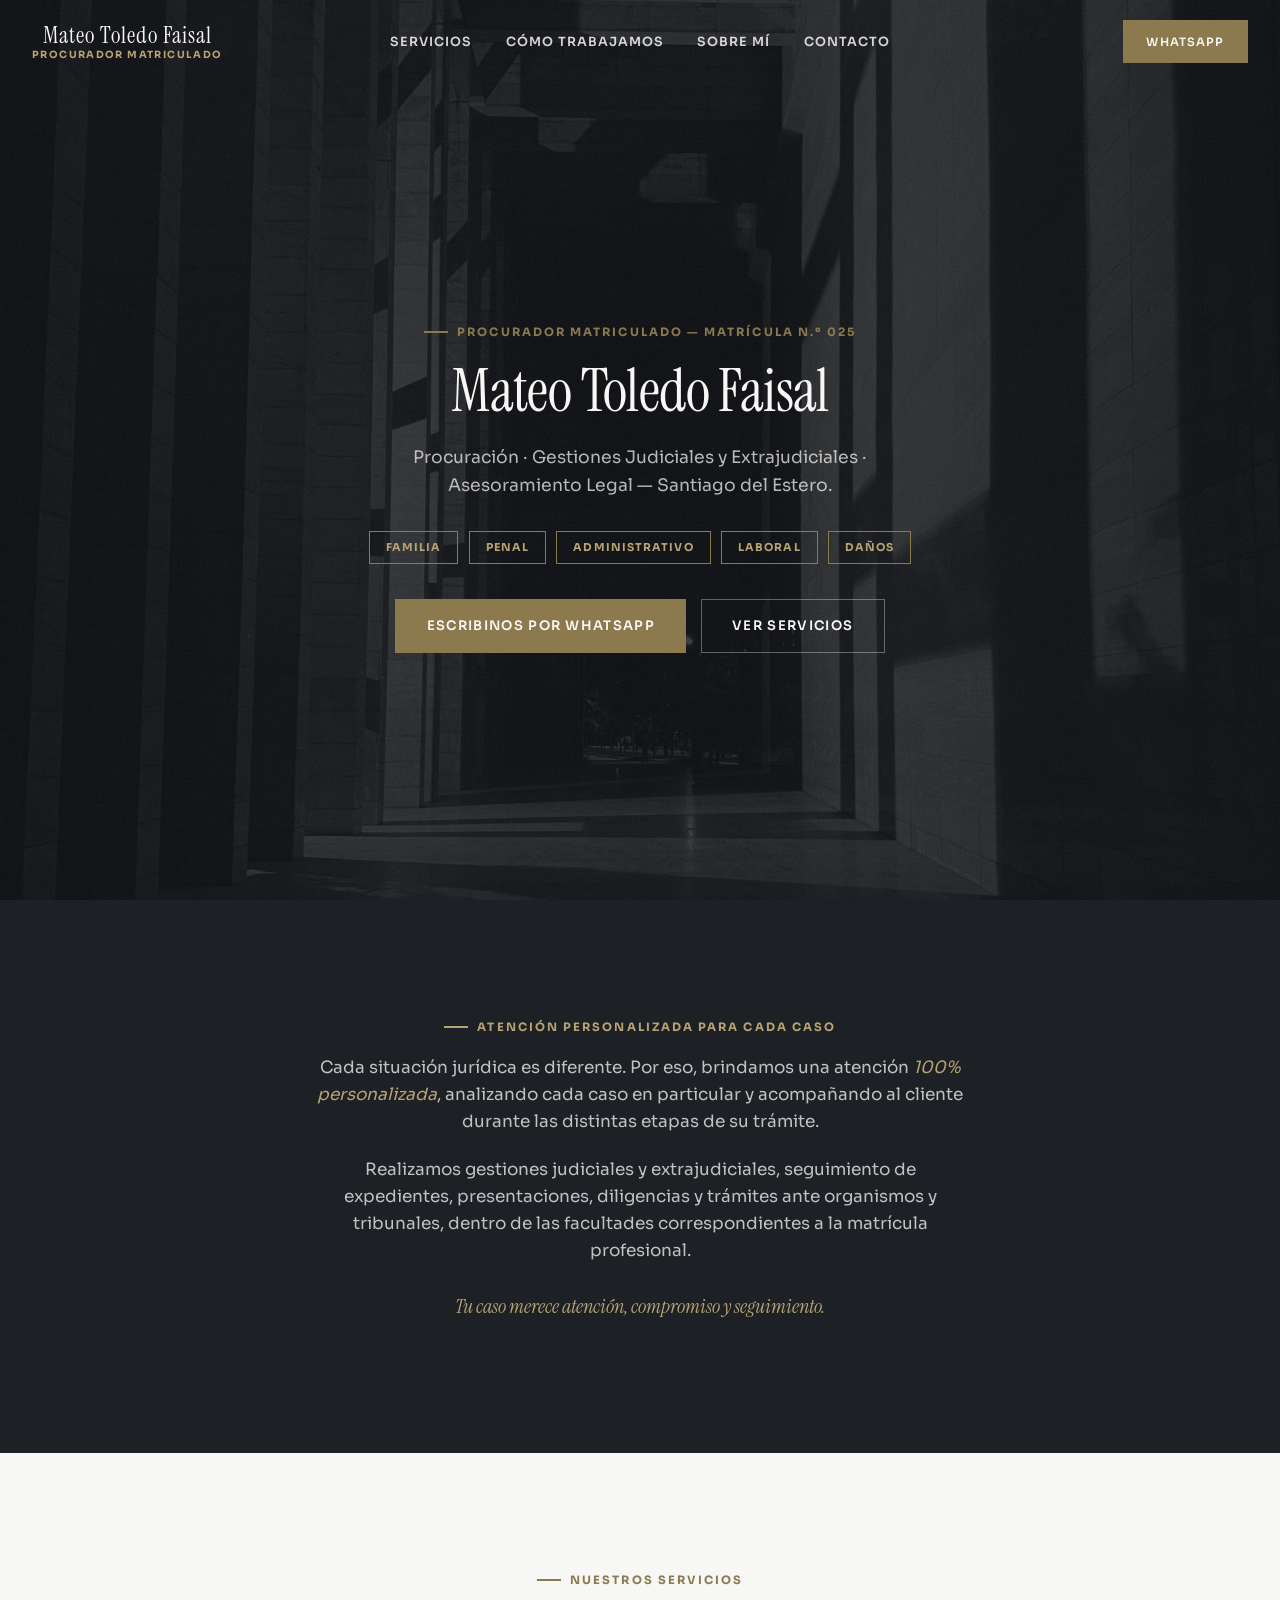
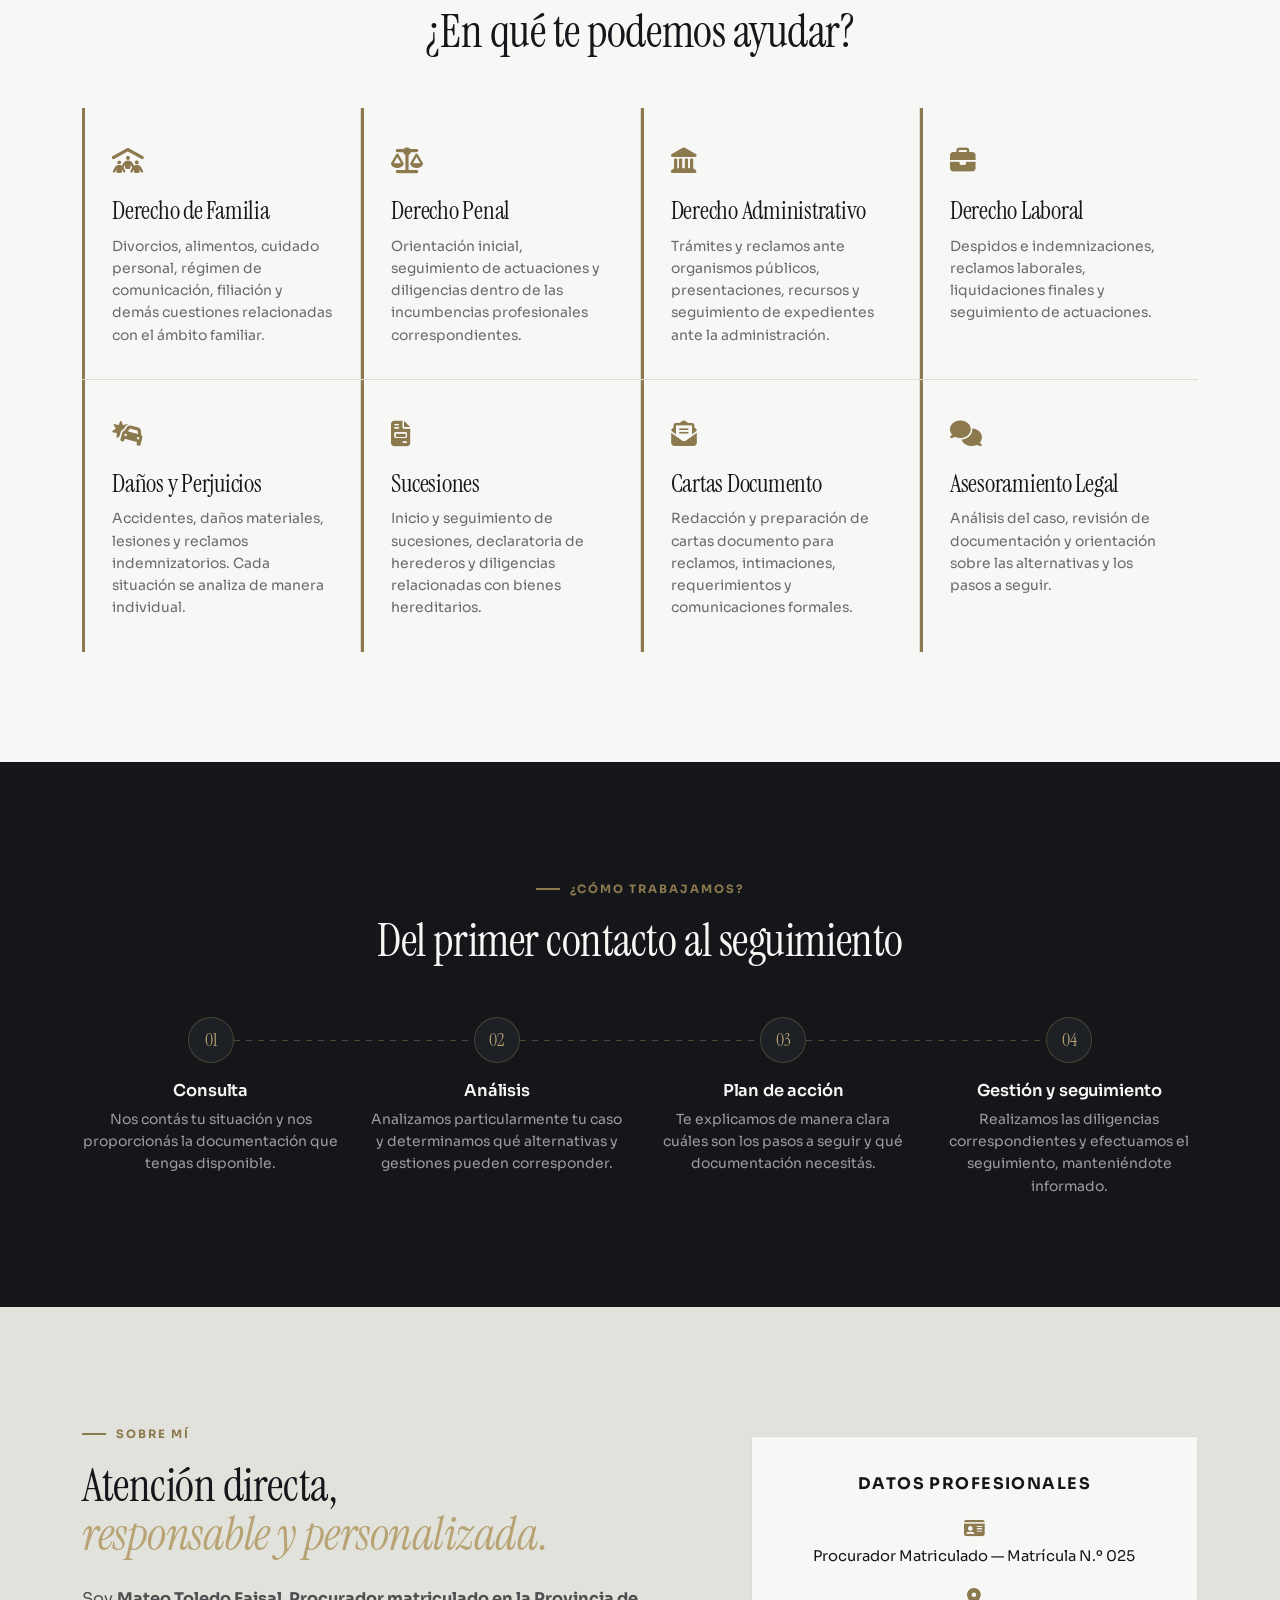
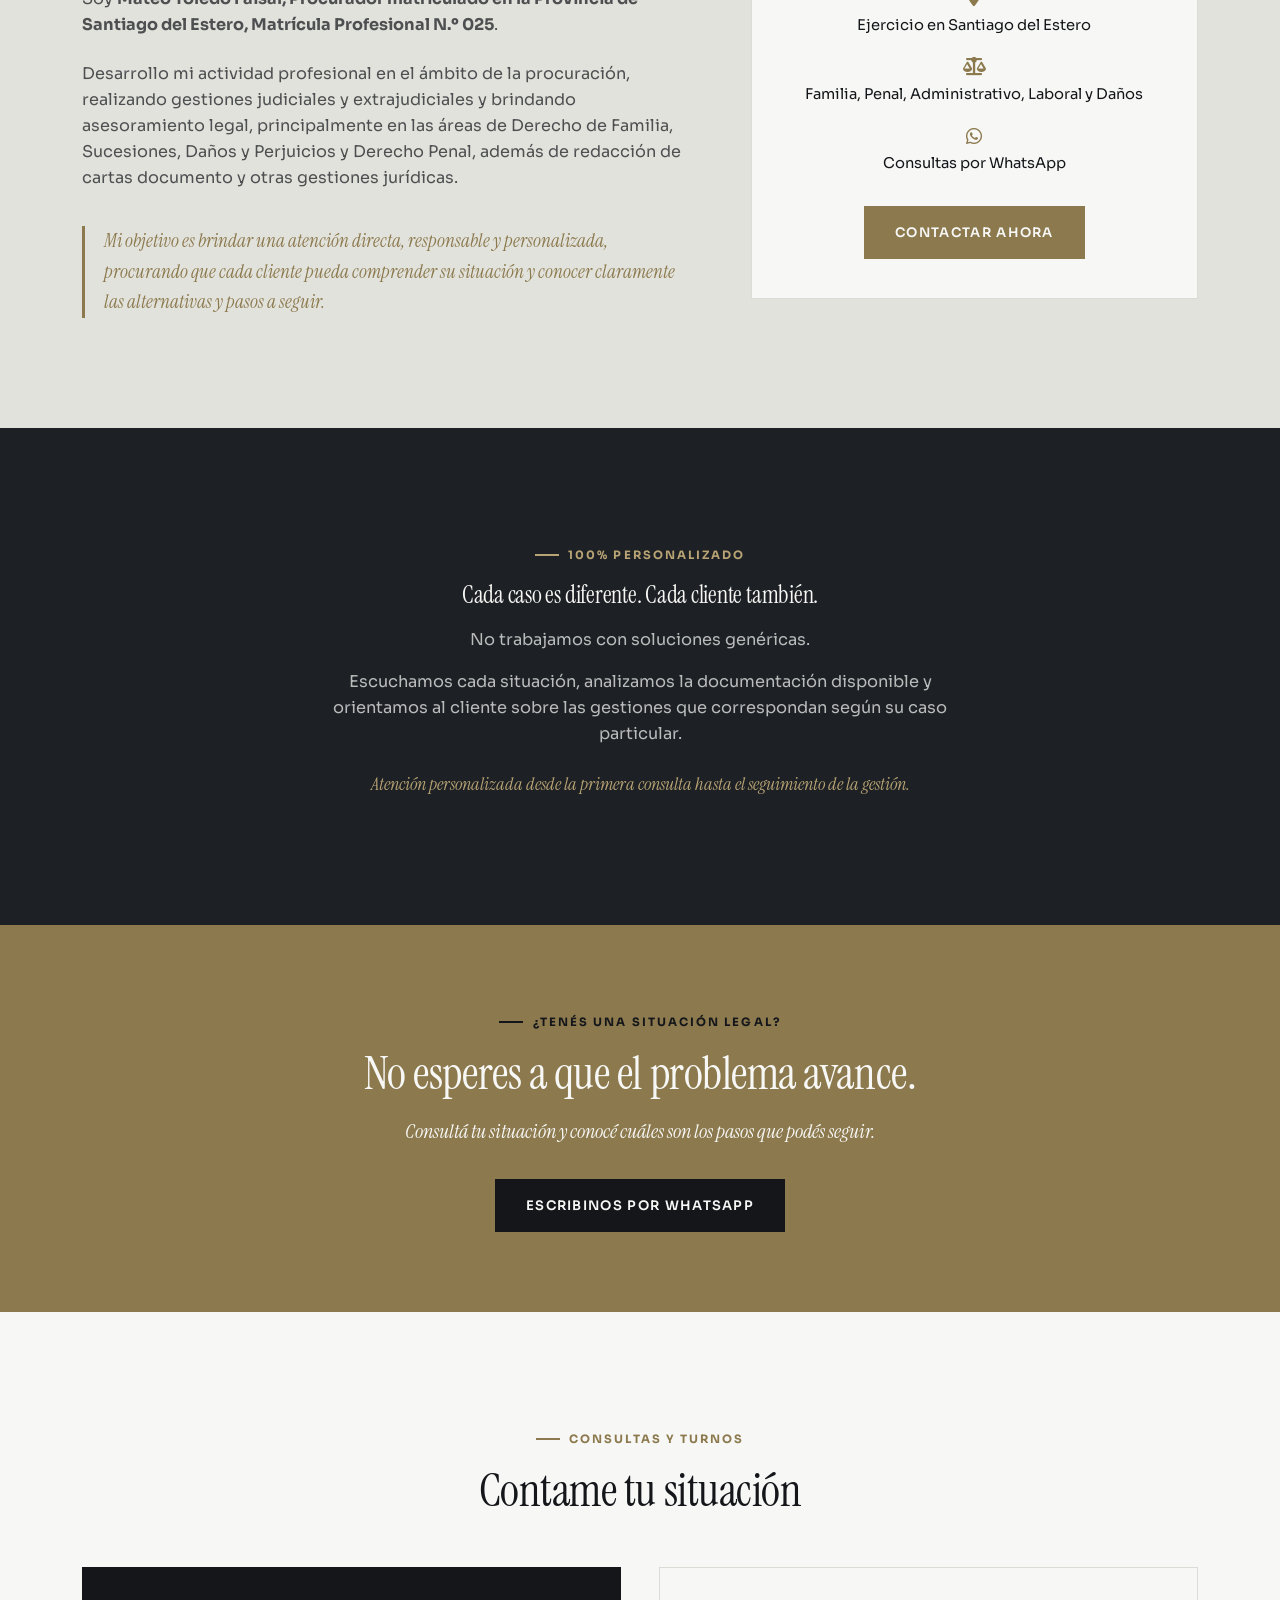
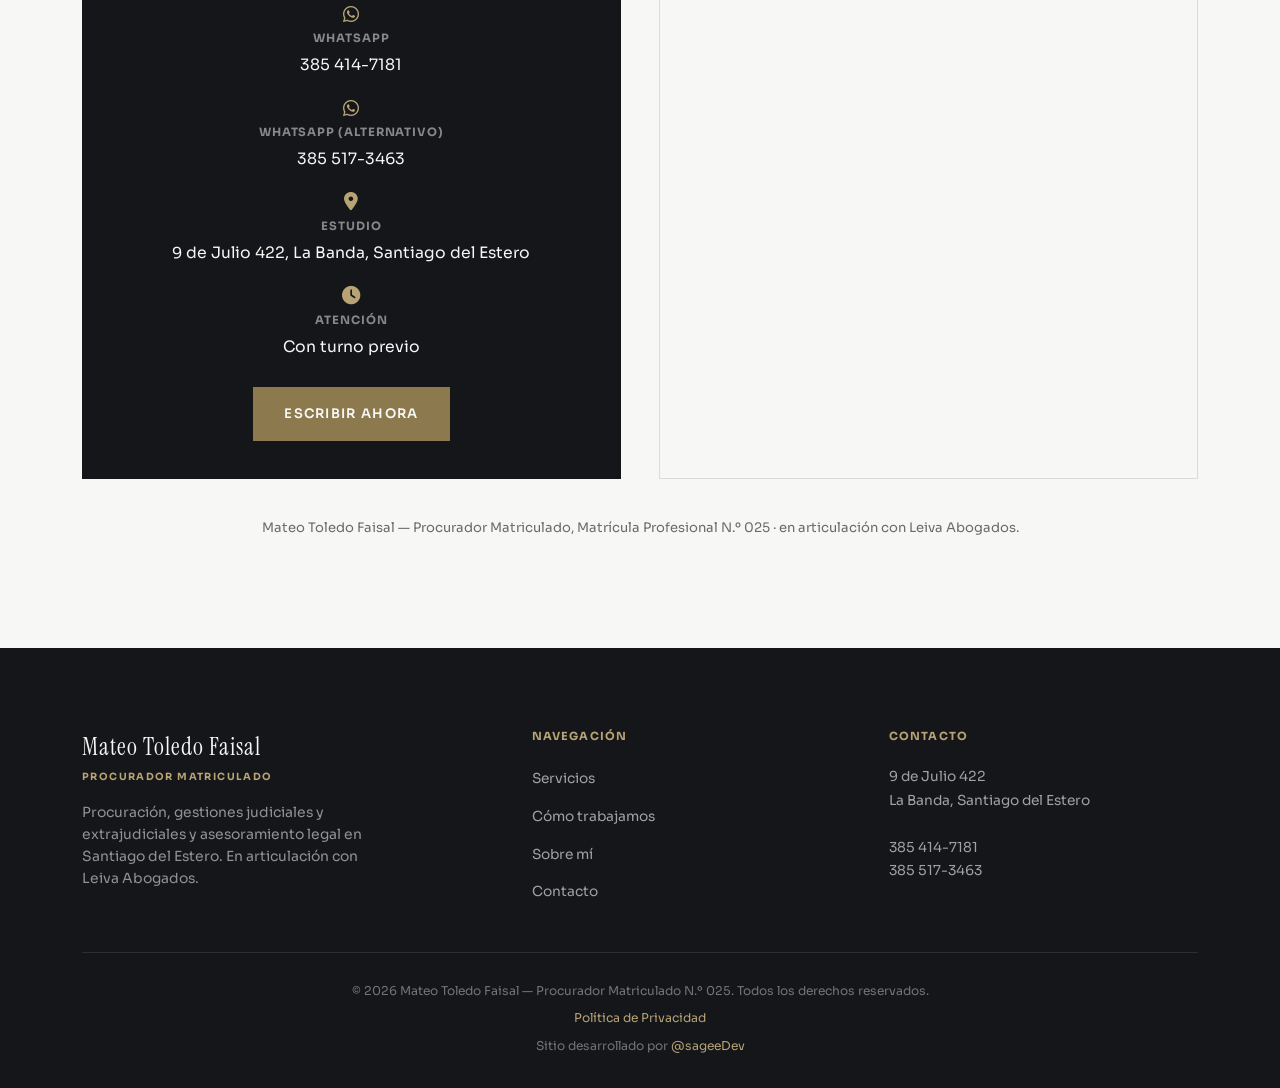
==== index.html @ 8a852c36 "first commit" ====
<!doctype html>
<html lang="es-AR">
<head>
<meta charset="UTF-8">
<meta name="viewport" content="width=device-width, initial-scale=1.0">
<meta name="color-scheme" content="only light">
<title>Mateo Toledo Faisal — Procurador Matriculado en Santiago del Estero</title>
<meta name="description" content="Mateo Toledo Faisal, Procurador Matriculado N.º 025 en Santiago del Estero. Procuración, gestiones judiciales y extrajudiciales, y asesoramiento legal en Familia, Penal, Administrativo, Laboral y Daños y Perjuicios.">
<link rel="canonical" href="https://www.mateotoledofaisal.com.ar/">
<meta property="og:type" content="website">
<meta property="og:url" content="https://www.mateotoledofaisal.com.ar/">
<meta property="og:title" content="Mateo Toledo Faisal — Procurador Matriculado en Santiago del Estero">
<meta property="og:description" content="Procuración, gestiones judiciales y extrajudiciales, y asesoramiento legal. Atención personalizada para cada caso.">
<meta property="og:image" content="https://www.mateotoledofaisal.com.ar/og.png">
<meta property="og:image:width" content="1200">
<meta property="og:image:height" content="630">
<meta property="og:image:type" content="image/png">
<meta property="og:locale" content="es_AR">
<meta name="twitter:card" content="summary_large_image">
<meta name="twitter:title" content="Mateo Toledo Faisal — Procurador Matriculado en Santiago del Estero">
<meta name="twitter:description" content="Procuración, gestiones judiciales y extrajudiciales, y asesoramiento legal. Atención personalizada para cada caso.">
<meta name="twitter:image" content="https://www.mateotoledofaisal.com.ar/og.png">
<link rel="icon" type="image/png" href="./favicon.png">
<link rel="preconnect" href="https://fonts.googleapis.com">
<link rel="preconnect" href="https://fonts.gstatic.com" crossorigin>
<link href="https://fonts.googleapis.com/css2?family=Instrument+Serif:ital@0;1&family=Sora:wght@400;500;600;700&display=swap" rel="stylesheet">
<link rel="stylesheet" href="https://cdnjs.cloudflare.com/ajax/libs/font-awesome/6.5.1/css/all.min.css">
<link rel="stylesheet" href="./styles.css?v=10">
<script type="application/ld+json">
{
  "@context": "https://schema.org",
  "@type": "LegalService",
  "name": "Mateo Toledo Faisal — Procurador Matriculado",
  "image": "https://www.mateotoledofaisal.com.ar/og.png",
  "description": "Procuración, gestiones judiciales y extrajudiciales, y asesoramiento legal en Derecho de Familia, Penal, Administrativo, Laboral, Daños y Perjuicios y Sucesiones.",
  "url": "https://www.mateotoledofaisal.com.ar/",
  "telephone": "+5493854147181",
  "address": {
    "@type": "PostalAddress",
    "streetAddress": "9 de Julio 422",
    "addressLocality": "La Banda, Santiago del Estero",
    "addressCountry": "AR"
  },
  "areaServed": "Santiago del Estero, Argentina",
  "founder": {
    "@type": "Person",
    "name": "Mateo Toledo Faisal",
    "jobTitle": "Procurador Matriculado — Matrícula Profesional N.º 025"
  }
}
</script>
</head>
<body>

<div class="burger" id="burger" role="button" tabindex="0" aria-label="Abrir menú"><span></span><span></span><span></span></div>
<div id="moverlay"></div>
<nav id="mnav">
  <div class="mnav-brand">
    <div class="h-brand-main">Mateo Toledo Faisal</div>
    <div class="h-brand-sub">Procurador Matriculado</div>
  </div>
  <div class="mnav-divider"></div>
  <a href="#atencion">Inicio</a>
  <a href="#servicios">Servicios</a>
  <a href="#proceso">Cómo trabajamos</a>
  <a href="#sobre">Sobre mí</a>
  <a href="#contacto">Contacto</a>
  <a href="https://wa.me/5493854147181?text=Hola%20Mateo%2C%20quisiera%20realizar%20una%20consulta%20sobre%20mi%20situaci%C3%B3n%20y%20conocer%20c%C3%B3mo%20puedo%20proceder." target="_blank" rel="noopener" class="btn btn-primary">Escribinos por WhatsApp</a>
</nav>

<header class="site" id="siteHeader">
  <div class="h-inner">
    <a href="#hero" class="h-brand">
      <span class="h-brand-main">Mateo Toledo Faisal</span>
      <span class="h-brand-sub">Procurador Matriculado</span>
    </a>
    <nav class="desk">
      <a href="#servicios">Servicios</a>
      <a href="#proceso">Cómo trabajamos</a>
      <a href="#sobre">Sobre mí</a>
      <a href="#contacto">Contacto</a>
    </nav>
    <div class="h-cta">
      <a href="https://wa.me/5493854147181?text=Hola%20Mateo%2C%20quisiera%20realizar%20una%20consulta%20sobre%20mi%20situaci%C3%B3n%20y%20conocer%20c%C3%B3mo%20puedo%20proceder." target="_blank" rel="noopener" class="btn btn-primary btn-sm">WhatsApp</a>
    </div>
  </div>
</header>

<main>

  <!-- HERO -->
  <section id="hero">
    <div class="hero-bg" aria-hidden="true"><img src="./hero-bg.jpg" alt=""></div>
    <div class="hero-grain" aria-hidden="true"></div>
    <div class="wrap hero-inner">
      <span class="eyebrow reveal">Procurador Matriculado — Matrícula N.º 025</span>
      <h1 class="reveal" style="transition-delay:.06s">Mateo Toledo Faisal</h1>
      <p class="lead reveal" style="transition-delay:.12s">Procuración · Gestiones Judiciales y Extrajudiciales · Asesoramiento Legal — Santiago del Estero.</p>
      <div class="hero-tags reveal" style="transition-delay:.18s">
        <span class="hero-tag">Familia</span>
        <span class="hero-tag">Penal</span>
        <span class="hero-tag">Administrativo</span>
        <span class="hero-tag">Laboral</span>
        <span class="hero-tag">Daños</span>
      </div>
      <div class="hero-ctas reveal" style="transition-delay:.24s">
        <a href="https://wa.me/5493854147181?text=Hola%20Mateo%2C%20quisiera%20realizar%20una%20consulta%20sobre%20mi%20situaci%C3%B3n%20y%20conocer%20c%C3%B3mo%20puedo%20proceder." target="_blank" rel="noopener" class="btn btn-primary">Escribinos por WhatsApp</a>
        <a href="#servicios" class="btn btn-ghost-dark">Ver servicios</a>
      </div>
    </div>
  </section>

  <!-- ATENCION PERSONALIZADA -->
  <section id="atencion">
    <div class="wrap atencion-inner reveal">
      <span class="eyebrow eyebrow-light" style="justify-content:center;">Atención personalizada para cada caso</span>
      <p>Cada situación jurídica es diferente. Por eso, brindamos una atención <em>100% personalizada</em>, analizando cada caso en particular y acompañando al cliente durante las distintas etapas de su trámite.</p>
      <p>Realizamos gestiones judiciales y extrajudiciales, seguimiento de expedientes, presentaciones, diligencias y trámites ante organismos y tribunales, dentro de las facultades correspondientes a la matrícula profesional.</p>
      <p class="closing">Tu caso merece atención, compromiso y seguimiento.</p>
    </div>
  </section>

  <!-- SERVICIOS -->
  <section id="servicios">
    <div class="wrap">
      <div class="sec-head reveal">
        <span class="eyebrow" style="justify-content:center;">Nuestros servicios</span>
        <h2>¿En qué te podemos ayudar?</h2>
      </div>
      <div class="srv-grid">
        <div class="srv-card reveal">
          <div class="srv-icon"><i class="fa-solid fa-people-roof"></i></div>
          <h3>Derecho de Familia</h3>
          <p>Divorcios, alimentos, cuidado personal, régimen de comunicación, filiación y demás cuestiones relacionadas con el ámbito familiar.</p>
        </div>
        <div class="srv-card reveal" style="transition-delay:.05s">
          <div class="srv-icon"><i class="fa-solid fa-scale-balanced"></i></div>
          <h3>Derecho Penal</h3>
          <p>Orientación inicial, seguimiento de actuaciones y diligencias dentro de las incumbencias profesionales correspondientes.</p>
        </div>
        <div class="srv-card reveal" style="transition-delay:.1s">
          <div class="srv-icon"><i class="fa-solid fa-landmark"></i></div>
          <h3>Derecho Administrativo</h3>
          <p>Trámites y reclamos ante organismos públicos, presentaciones, recursos y seguimiento de expedientes ante la administración.</p>
        </div>
        <div class="srv-card reveal" style="transition-delay:.15s">
          <div class="srv-icon"><i class="fa-solid fa-briefcase"></i></div>
          <h3>Derecho Laboral</h3>
          <p>Despidos e indemnizaciones, reclamos laborales, liquidaciones finales y seguimiento de actuaciones.</p>
        </div>
        <div class="srv-card reveal" style="transition-delay:.2s">
          <div class="srv-icon"><i class="fa-solid fa-car-burst"></i></div>
          <h3>Daños y Perjuicios</h3>
          <p>Accidentes, daños materiales, lesiones y reclamos indemnizatorios. Cada situación se analiza de manera individual.</p>
        </div>
        <div class="srv-card reveal" style="transition-delay:.25s">
          <div class="srv-icon"><i class="fa-solid fa-file-invoice"></i></div>
          <h3>Sucesiones</h3>
          <p>Inicio y seguimiento de sucesiones, declaratoria de herederos y diligencias relacionadas con bienes hereditarios.</p>
        </div>
        <div class="srv-card reveal" style="transition-delay:.3s">
          <div class="srv-icon"><i class="fa-solid fa-envelope-open-text"></i></div>
          <h3>Cartas Documento</h3>
          <p>Redacción y preparación de cartas documento para reclamos, intimaciones, requerimientos y comunicaciones formales.</p>
        </div>
        <div class="srv-card reveal" style="transition-delay:.35s">
          <div class="srv-icon"><i class="fa-solid fa-comments"></i></div>
          <h3>Asesoramiento Legal</h3>
          <p>Análisis del caso, revisión de documentación y orientación sobre las alternativas y los pasos a seguir.</p>
        </div>
      </div>
    </div>
  </section>

  <!-- COMO TRABAJAMOS -->
  <section id="proceso" class="on-dark">
    <div class="wrap">
      <div class="sec-head reveal">
        <span class="eyebrow" style="justify-content:center;">¿Cómo trabajamos?</span>
        <h2>Del primer contacto al seguimiento</h2>
      </div>
      <div class="proc-steps">
        <div class="proc-step reveal">
          <div class="proc-num">01</div>
          <h3>Consulta</h3>
          <p>Nos contás tu situación y nos proporcionás la documentación que tengas disponible.</p>
        </div>
        <div class="proc-step reveal" style="transition-delay:.08s">
          <div class="proc-num">02</div>
          <h3>Análisis</h3>
          <p>Analizamos particularmente tu caso y determinamos qué alternativas y gestiones pueden corresponder.</p>
        </div>
        <div class="proc-step reveal" style="transition-delay:.16s">
          <div class="proc-num">03</div>
          <h3>Plan de acción</h3>
          <p>Te explicamos de manera clara cuáles son los pasos a seguir y qué documentación necesitás.</p>
        </div>
        <div class="proc-step reveal" style="transition-delay:.24s">
          <div class="proc-num">04</div>
          <h3>Gestión y seguimiento</h3>
          <p>Realizamos las diligencias correspondientes y efectuamos el seguimiento, manteniéndote informado.</p>
        </div>
      </div>
    </div>
  </section>

  <!-- SOBRE MI -->
  <section id="sobre">
    <div class="wrap">
      <div class="sobre-layout">
        <div class="reveal-left">
          <span class="eyebrow">Sobre mí</span>
          <h2>Atención directa,<br><em>responsable y personalizada.</em></h2>
          <div class="sobre-bio">
            <p>Soy <strong>Mateo Toledo Faisal, Procurador matriculado en la Provincia de Santiago del Estero, Matrícula Profesional N.º 025</strong>.</p>
            <p>Desarrollo mi actividad profesional en el ámbito de la procuración, realizando gestiones judiciales y extrajudiciales y brindando asesoramiento legal, principalmente en las áreas de Derecho de Familia, Sucesiones, Daños y Perjuicios y Derecho Penal, además de redacción de cartas documento y otras gestiones jurídicas.</p>
            <blockquote class="quote">Mi objetivo es brindar una atención directa, responsable y personalizada, procurando que cada cliente pueda comprender su situación y conocer claramente las alternativas y pasos a seguir.</blockquote>
          </div>
        </div>
        <div class="sobre-creds reveal-right">
          <h3>Datos profesionales</h3>
          <div class="cred-item-s"><i class="fa-solid fa-id-card"></i><span>Procurador Matriculado — Matrícula N.º 025</span></div>
          <div class="cred-item-s"><i class="fa-solid fa-location-dot"></i><span>Ejercicio en Santiago del Estero</span></div>
          <div class="cred-item-s"><i class="fa-solid fa-scale-balanced"></i><span>Familia, Penal, Administrativo, Laboral y Daños</span></div>
          <div class="cred-item-s"><i class="fa-brands fa-whatsapp"></i><span>Consultas por WhatsApp</span></div>
          <div style="margin-top:.6rem;">
            <a href="https://wa.me/5493854147181?text=Hola%20Mateo%2C%20quisiera%20realizar%20una%20consulta%20sobre%20mi%20situaci%C3%B3n%20y%20conocer%20c%C3%B3mo%20puedo%20proceder." target="_blank" rel="noopener" class="btn btn-primary">Contactar ahora</a>
          </div>
        </div>
      </div>
    </div>
  </section>

  <!-- 100% PERSONALIZADO -->
  <section id="personalizado">
    <div class="wrap personalizado-inner reveal">
      <span class="eyebrow eyebrow-light" style="justify-content:center;">100% Personalizado</span>
      <h3>Cada caso es diferente. Cada cliente también.</h3>
      <p>No trabajamos con soluciones genéricas.</p>
      <p>Escuchamos cada situación, analizamos la documentación disponible y orientamos al cliente sobre las gestiones que correspondan según su caso particular.</p>
      <p class="closing">Atención personalizada desde la primera consulta hasta el seguimiento de la gestión.</p>
    </div>
  </section>

  <!-- CTA FINAL -->
  <section id="cta-final">
    <div class="wrap reveal">
      <span class="eyebrow" style="justify-content:center;">¿Tenés una situación legal?</span>
      <h2>No esperes a que el problema avance.</h2>
      <p class="lead-italic">Consultá tu situación y conocé cuáles son los pasos que podés seguir.</p>
      <a href="https://wa.me/5493854147181?text=Hola%20Mateo%2C%20quisiera%20realizar%20una%20consulta%20sobre%20mi%20situaci%C3%B3n%20y%20conocer%20c%C3%B3mo%20puedo%20proceder." target="_blank" rel="noopener" class="btn btn-on-accent">Escribinos por WhatsApp</a>
    </div>
  </section>

  <!-- CONTACTO -->
  <section id="contacto">
    <div class="wrap">
      <div class="sec-head reveal">
        <span class="eyebrow" style="justify-content:center;">Consultas y turnos</span>
        <h2>Contame tu situación</h2>
      </div>
      <div class="contacto-grid">
        <div class="contacto-card reveal-left">
          <div class="c-row"><i class="c-icon fa-brands fa-whatsapp"></i><strong>WhatsApp</strong><a class="c-data" href="https://wa.me/5493854147181?text=Hola%20Mateo%2C%20quisiera%20realizar%20una%20consulta%20sobre%20mi%20situaci%C3%B3n%20y%20conocer%20c%C3%B3mo%20puedo%20proceder." target="_blank">385 414-7181</a></div>
          <div class="c-row"><i class="c-icon fa-brands fa-whatsapp"></i><strong>WhatsApp (alternativo)</strong><a class="c-data" href="https://wa.me/5493855173463?text=Hola%2C%20quisiera%20realizar%20una%20consulta%20sobre%20mi%20situaci%C3%B3n%20y%20conocer%20c%C3%B3mo%20puedo%20proceder." target="_blank">385 517-3463</a></div>
          <div class="c-row"><i class="c-icon fa-solid fa-location-dot"></i><strong>Estudio</strong><span class="c-data">9 de Julio 422, La Banda, Santiago del Estero</span></div>
          <div class="c-row"><i class="c-icon fa-solid fa-clock"></i><strong>Atención</strong><span class="c-data">Con turno previo</span></div>
          <a href="https://wa.me/5493854147181?text=Hola%20Mateo%2C%20quisiera%20realizar%20una%20consulta%20sobre%20mi%20situaci%C3%B3n%20y%20conocer%20c%C3%B3mo%20puedo%20proceder." target="_blank" rel="noopener" class="btn btn-primary">Escribir ahora</a>
        </div>
        <div class="contacto-map reveal-right">
          <iframe src="https://www.google.com/maps?q=9+de+Julio+422,+La+Banda,+Santiago+del+Estero,+Argentina&output=embed" loading="lazy" referrerpolicy="no-referrer-when-downgrade" title="Ubicación del estudio"></iframe>
        </div>
      </div>
      <p class="contacto-note">Mateo Toledo Faisal — Procurador Matriculado, Matrícula Profesional N.º 025 · en articulación con Leiva Abogados.</p>
    </div>
  </section>

</main>

<footer class="site">
  <div class="wrap">
    <div class="f-grid">
      <div class="f-brand">
        <span class="h-brand-main">Mateo Toledo Faisal</span>
        <span class="h-brand-sub">Procurador Matriculado</span>
        <p>Procuración, gestiones judiciales y extrajudiciales y asesoramiento legal en Santiago del Estero. En articulación con Leiva Abogados.</p>
      </div>
      <div class="f-col">
        <h4>Navegación</h4>
        <ul>
          <li><a href="#servicios">Servicios</a></li>
          <li><a href="#proceso">Cómo trabajamos</a></li>
          <li><a href="#sobre">Sobre mí</a></li>
          <li><a href="#contacto">Contacto</a></li>
        </ul>
      </div>
      <div class="f-col">
        <h4>Contacto</h4>
        <address>
          9 de Julio 422<br>La Banda, Santiago del Estero<br><br>
          <a href="https://wa.me/5493854147181">385 414-7181</a><br>
          <a href="https://wa.me/5493855173463">385 517-3463</a>
        </address>
      </div>
    </div>
    <div class="f-bottom">
      <span>© 2026 Mateo Toledo Faisal — Procurador Matriculado N.º 025. Todos los derechos reservados.</span>
      <span><a href="privacidad.html">Política de Privacidad</a></span>
      <span>Sitio desarrollado por <a href="https://instagram.com/sageeDev" target="_blank" rel="noopener">@sageeDev</a></span>
    </div>
  </div>
</footer>

<a href="https://wa.me/5493854147181?text=Hola%20Mateo%2C%20quisiera%20realizar%20una%20consulta%20sobre%20mi%20situaci%C3%B3n%20y%20conocer%20c%C3%B3mo%20puedo%20proceder." target="_blank" rel="noopener" class="fab-wa" id="waFloat" aria-label="Escribir por WhatsApp"><i class="fa-brands fa-whatsapp"></i></a>
<button class="back-to-top" id="backToTop" aria-label="Volver arriba"><i class="fa-solid fa-arrow-up"></i></button>

<script src="./main.js"></script>
</body>
</html>
---- styles.css ----
html{color-scheme:only light;scroll-behavior:smooth;overflow-x:hidden;}
*{box-sizing:border-box;margin:0;padding:0;}
:root{
  --ink:#14161A;
  --ink-2:#1D2024;
  --accent:#8C7A4E;
  --accent-light:#B7A374;
  --paper:#F7F7F5;
  --paper-2:#E2E2DC;
  --text-dark:#14161A;
  --muted:#686A6D;
  --line:#DCDCD6;
  --header-h:88px;
  --serif:'Instrument Serif',serif;
  --sans:'Sora',sans-serif;
}
body{font-family:var(--sans);background:var(--paper);color:var(--text-dark);overflow-x:hidden;line-height:1.6;}
img{max-width:100%;display:block;}
a{text-decoration:none;color:inherit;}
ul{list-style:none;}
section{position:relative;padding:110px 0;overflow:hidden;scroll-margin-top:var(--header-h);}
.wrap{max-width:1180px;width:100%;margin:0 auto;padding:0 32px;}

/* ---------- typography ---------- */
h1,h2,h3{font-family:var(--serif);font-weight:400;line-height:1.08;letter-spacing:-.01em;}
h2{font-size:clamp(2rem,3.6vw,2.9rem);}
h3{font-size:1.25rem;}
em{font-style:italic;color:var(--accent-light);}
.on-dark h2,.on-dark h3{color:var(--paper);}
.on-dark em{color:var(--accent-light);}
.eyebrow{
  font-family:var(--sans);font-size:.72rem;font-weight:700;
  letter-spacing:.18em;text-transform:uppercase;color:var(--accent);
  display:inline-flex;align-items:center;gap:.6rem;margin-bottom:1.1rem;
}
.eyebrow::before{content:'';width:24px;height:2px;background:var(--accent);flex-shrink:0;}
.eyebrow-light{color:var(--accent-light);}
.eyebrow-light::before{background:var(--accent-light);}
.sec-head{max-width:640px;margin:0 auto 3.2rem;text-align:center;}
.sec-head.left{text-align:left;margin:0 0 3.2rem;}
.sec-head p{margin-top:1rem;font-size:1.02rem;color:rgba(20,22,26,.66);}
.on-dark .sec-head p{color:rgba(247,247,245,.62);}

/* ---------- buttons ---------- */
.btn{
  display:inline-flex;align-items:center;justify-content:center;gap:.6rem;
  padding:.95rem 1.9rem;border:1.5px solid transparent;
  font-family:var(--sans);font-weight:600;font-size:.82rem;
  text-transform:uppercase;letter-spacing:.1em;cursor:pointer;white-space:nowrap;
  transition:transform .3s cubic-bezier(.2,.7,.2,1),background .25s ease,color .25s ease,border-color .25s ease;
}
.btn-primary{background:var(--accent);color:var(--paper);border-color:var(--accent);}
.btn-primary:hover{transform:translateY(-3px);background:#6F5F3C;}
.btn-ghost-dark{background:transparent;color:var(--paper);border-color:rgba(247,247,245,.35);}
.btn-ghost-dark:hover{border-color:var(--paper);transform:translateY(-3px);}
.btn-ghost{background:transparent;color:var(--text-dark);border-color:rgba(20,22,26,.25);}
.btn-ghost:hover{border-color:var(--text-dark);transform:translateY(-3px);}
.btn-on-accent{background:var(--ink);color:var(--paper);border-color:var(--ink);}
.btn-on-accent:hover{background:var(--ink-2);transform:translateY(-3px);}
.btn-sm{padding:.72rem 1.4rem;font-size:.72rem;}

/* ---------- grain ---------- */
.grain::before{
  content:'';position:absolute;inset:0;pointer-events:none;z-index:0;
  opacity:.25;background-image:url("./grain.png");background-repeat:repeat;
}
.grain>.wrap{position:relative;z-index:1;}

/* ============ HEADER ============ */
header.site{
  position:fixed;top:0;left:0;width:100%;z-index:500;
  background:transparent;border-bottom:1px solid transparent;
  transition:background .35s ease,backdrop-filter .35s ease,border-color .35s ease;
}
header.site.sc{background:rgba(20,22,26,.94);backdrop-filter:blur(10px);border-bottom-color:rgba(140,122,78,.2);}
.h-inner{max-width:1280px;margin:0 auto;padding:20px 32px;display:grid;grid-template-columns:1fr auto 1fr;align-items:center;}
.h-brand{justify-self:start;display:flex;flex-direction:column;align-items:center;text-align:center;line-height:1.1;}
.h-brand-main{display:block;font-family:var(--serif);font-weight:400;font-size:1.42rem;letter-spacing:.045em;color:var(--paper);white-space:nowrap;}
.h-brand-sub{display:block;font-family:var(--sans);font-size:.62rem;font-weight:700;letter-spacing:.14em;text-transform:uppercase;color:var(--accent-light);margin-top:2px;white-space:nowrap;}
nav.desk{justify-self:center;display:flex;gap:2.1rem;}
nav.desk a{font-size:.79rem;font-weight:600;text-transform:uppercase;letter-spacing:.08em;color:rgba(247,247,245,.85);position:relative;padding:.3rem 0;}
nav.desk a::after{content:'';position:absolute;left:0;bottom:0;width:0;height:2px;background:var(--accent-light);transition:width .3s ease;}
nav.desk a:hover::after{width:100%;}
.h-cta{justify-self:end;}

/* ---------- burger (fuera del header en el DOM) ---------- */
.burger{
  display:none;position:fixed;top:39px;right:28px;transform:translateY(-50%);
  width:21px;height:14px;z-index:700;cursor:pointer;background:transparent;border:none;
}
.burger span{display:block;position:absolute;left:0;width:100%;height:2px;background:var(--paper);border-radius:2px;transition:transform .3s ease,opacity .3s ease,top .3s ease;}
.burger span:nth-child(1){top:0;}
.burger span:nth-child(2){top:6px;}
.burger span:nth-child(3){top:12px;}
.burger.open span:nth-child(1){top:6px;transform:rotate(45deg);}
.burger.open span:nth-child(2){opacity:0;}
.burger.open span:nth-child(3){top:6px;transform:rotate(-45deg);}

/* ---------- mnav ---------- */
#mnav{position:fixed;top:0;right:-100%;width:82%;max-width:320px;height:100vh;background:var(--ink);z-index:550;padding:7rem 2.2rem 2rem;display:flex;flex-direction:column;align-items:center;transition:right .45s cubic-bezier(.2,.7,.2,1);}
#mnav.open{right:0;}
.mnav-brand{text-align:center;margin-bottom:1.4rem;}
.mnav-brand .h-brand-main{font-size:1.4rem;}
.mnav-divider{width:40px;height:1px;background:var(--accent);margin-bottom:2.2rem;}
#mnav a:not(.btn){color:var(--paper);font-family:var(--serif);font-size:1.25rem;padding:.8rem 0;text-align:center;width:100%;}
#mnav .btn{margin-top:1.4rem;width:100%;white-space:normal;}
#moverlay{position:fixed;inset:0;background:rgba(20,22,26,.6);z-index:540;opacity:0;pointer-events:none;transition:opacity .4s ease;}
#moverlay.open{opacity:1;pointer-events:auto;}

@media(max-width:960px){
  nav.desk,.h-cta{display:none;}
  .burger{display:block;}
  .h-inner{display:flex;align-items:center;justify-content:center;}
}

/* ============ HERO ============ */
#hero{position:relative;min-height:100vh;min-height:100svh;padding-top:calc(var(--header-h) + 40px);padding-bottom:60px;display:flex;align-items:center;background:var(--ink);overflow:hidden;}
.hero-bg{position:absolute;inset:0;z-index:0;}
.hero-bg img{width:100%;height:100%;object-fit:cover;object-position:center 30%;filter:grayscale(100%);}
.hero-bg::after{content:'';position:absolute;inset:0;background:var(--ink);opacity:.82;}
.hero-grain{position:absolute;inset:0;z-index:1;opacity:.25;background-image:url("./grain.png");background-repeat:repeat;pointer-events:none;}
.hero-inner{position:relative;z-index:2;max-width:760px;margin:0 auto;text-align:center;}
.hero-inner .eyebrow{justify-content:center;}
.hero-inner h1{font-size:clamp(2.3rem,5vw,3.7rem);color:var(--paper);margin-bottom:1.3rem;}
.hero-inner p.lead{font-size:1.08rem;color:rgba(247,247,245,.72);max-width:520px;margin:0 auto 2rem;}
.hero-tags{display:flex;gap:.65rem;flex-wrap:wrap;justify-content:center;margin-bottom:2.2rem;}
.hero-tag{background:transparent;border:1.5px solid var(--accent);color:var(--accent-light);font-size:.68rem;font-weight:700;letter-spacing:.1em;text-transform:uppercase;padding:.42rem 1rem;}
.hero-ctas{display:flex;gap:.9rem;flex-wrap:wrap;justify-content:center;}
@media(max-width:600px){.hero-ctas{flex-direction:column;align-items:center;}.hero-ctas .btn{width:100%;max-width:300px;}.hero-inner .eyebrow::before{display:none;}}

/* ============ ATENCION PERSONALIZADA ============ */
#atencion{background:var(--ink-2);color:var(--paper);text-align:center;}
.atencion-inner{max-width:720px;margin:0 auto;}
.atencion-inner p{font-size:1.06rem;color:rgba(247,247,245,.75);margin-bottom:1.3rem;}
.atencion-inner p.closing{font-family:var(--serif);font-style:italic;font-size:1.25rem;color:var(--accent-light);margin-top:1.6rem;}

/* ============ SERVICIOS ============ */
#servicios{background:var(--paper);}
.srv-grid{display:grid;grid-template-columns:repeat(4,1fr);gap:1px;background:var(--line);}
.srv-card{background:var(--paper);border-left:3px solid var(--accent);padding:2.1rem 1.7rem;transition:background .3s ease;}
.srv-card:hover{background:var(--paper-2);}
.srv-icon{font-size:1.6rem;color:var(--accent);margin-bottom:1rem;}
.srv-card h3{font-size:1.55rem;font-weight:400;margin-bottom:.6rem;color:var(--ink);}
.srv-card p{font-size:.87rem;color:var(--muted);}
@media(max-width:1024px){.srv-grid{grid-template-columns:repeat(2,1fr);}}
@media(max-width:600px){.srv-grid{grid-template-columns:1fr;}#servicios{text-align:center;}.srv-icon{margin-left:auto;margin-right:auto;}}

/* ============ COMO TRABAJAMOS ============ */
#proceso{background:var(--ink);}
.proc-steps{display:grid;grid-template-columns:repeat(4,1fr);gap:1.8rem;}
.proc-step{text-align:center;position:relative;}
.proc-step::after{content:'';position:absolute;top:23px;left:calc(50% + 23px);width:calc(100% + 1.8rem - 46px);height:1px;background:repeating-linear-gradient(to right,rgba(140,122,78,.5) 0 6px,transparent 6px 12px);}
.proc-step:last-child::after{display:none;}
.proc-num{width:46px;height:46px;border-radius:50%;background:var(--ink-2);border:1px solid rgba(140,122,78,.4);color:var(--accent-light);font-family:var(--serif);font-size:1.1rem;display:flex;align-items:center;justify-content:center;margin:0 auto 1.2rem;position:relative;z-index:1;}
.proc-step h3{font-size:1.02rem;font-weight:600;margin-bottom:.5rem;color:var(--paper);font-family:var(--sans);}
.proc-step p{font-size:.87rem;color:rgba(247,247,245,.6);}
@media(max-width:1024px){.proc-steps{grid-template-columns:repeat(2,1fr);row-gap:2.4rem;}.proc-step::after{display:none;}}
@media(max-width:600px){.proc-steps{grid-template-columns:1fr;}}

/* ============ SOBRE MI ============ */
#sobre{background:var(--paper-2);}
.sobre-layout{display:grid;grid-template-columns:1.15fr .85fr;gap:4rem;align-items:center;}
#sobre h2{margin-bottom:1.6rem;}
.sobre-bio p{color:rgba(20,22,26,.72);margin-bottom:1.5rem;font-size:1.01rem;}
.sobre-bio .quote{border-left:3px solid var(--accent);padding-left:1.2rem;margin-top:2.2rem;font-family:var(--serif);font-size:1.2rem;font-style:italic;color:var(--accent);}
.sobre-creds{display:flex;flex-direction:column;align-items:center;text-align:center;gap:1.3rem;background:var(--paper);border:1px solid var(--line);padding:2.4rem;}
.sobre-creds h3{font-size:1rem;color:var(--text-dark);margin-bottom:.4rem;font-family:var(--sans);font-weight:700;text-transform:uppercase;letter-spacing:.09em;}
.cred-item-s{display:flex;flex-direction:column;align-items:center;justify-content:center;gap:.4rem;}
.cred-item-s i{color:var(--accent);font-size:1.15rem;flex-shrink:0;}
.cred-item-s span{font-size:.92rem;color:var(--text-dark);}
@media(max-width:1024px){.sobre-layout{grid-template-columns:1fr;gap:2.4rem;}}
@media(max-width:600px){#sobre{text-align:center;}}

/* ============ 100% PERSONALIZADO ============ */
#personalizado{background:var(--ink-2);color:var(--paper);text-align:center;}
.personalizado-inner{max-width:680px;margin:0 auto;}
.personalizado-inner h3{font-family:var(--serif);font-weight:400;font-size:1.5rem;color:var(--paper);margin-bottom:1.2rem;}
.personalizado-inner p{font-size:1.02rem;color:rgba(247,247,245,.72);margin-bottom:1rem;}
.personalizado-inner p.closing{font-family:var(--serif);font-style:italic;color:var(--accent-light);font-size:1.15rem;margin-top:1.4rem;}

/* ============ CTA FINAL (banda acento) ============ */
#cta-final{background:var(--accent);color:var(--paper);text-align:center;padding:80px 0;}
#cta-final h2{color:var(--paper);}
#cta-final p{color:rgba(247,247,245,.85);font-size:1.05rem;max-width:520px;margin:1rem auto 2rem;}
#cta-final p.lead-italic{font-family:var(--serif);font-style:italic;font-size:1.25rem;color:var(--paper);}
#cta-final .eyebrow{color:var(--ink);}
#cta-final .eyebrow::before{background:var(--ink);}

/* ============ CONTACTO ============ */
#contacto{background:var(--paper);}
.contacto-grid{display:grid;grid-template-columns:1fr 1fr;gap:2.4rem;align-items:stretch;}
.contacto-card{background:var(--ink);color:var(--paper);padding:2.4rem;display:flex;flex-direction:column;align-items:center;text-align:center;gap:1.3rem;}
.c-row{display:grid;grid-template-columns:1fr;grid-template-areas:"icon" "title" "data";justify-items:center;row-gap:.35rem;text-align:center;}
.c-row strong{grid-area:title;font-size:.72rem;text-transform:uppercase;letter-spacing:.08em;color:rgba(247,247,245,.5);}
.c-row .c-icon{grid-area:icon;color:var(--accent-light);font-size:1.15rem;}
.c-row .c-data{grid-area:data;font-size:.98rem;color:var(--paper);overflow-wrap:anywhere;}
.contacto-card .btn{margin-top:.4rem;align-self:center;}
.contacto-map{overflow:hidden;border:1px solid var(--line);display:flex;flex-direction:column;min-height:280px;}
.contacto-map iframe{width:100%;flex:1;min-height:280px;border:0;filter:grayscale(60%) contrast(1.05);}
.contacto-note{font-size:.82rem;color:var(--muted);margin-top:2.4rem;text-align:center;}
@media(max-width:1024px){.contacto-grid{grid-template-columns:1fr;}}
@media(max-width:600px){#contacto{text-align:center;}}

/* ============ FOOTER ============ */
footer.site{background:var(--ink);color:rgba(247,247,245,.6);padding:5rem 0 2rem;}
.f-grid{display:grid;grid-template-columns:1.3fr 1fr 1fr;gap:3rem;padding-bottom:3rem;border-bottom:1px solid rgba(247,247,245,.1);}
.f-brand .h-brand-main{color:var(--paper);font-size:1.5rem;}
.f-brand .h-brand-sub{color:var(--accent-light);}
.f-brand p{font-size:.87rem;color:rgba(247,247,245,.55);max-width:280px;margin-top:1rem;}
.f-col h4{font-size:.7rem;font-weight:700;text-transform:uppercase;letter-spacing:.1em;color:var(--accent-light);margin-bottom:1.2rem;}
.f-col ul{display:flex;flex-direction:column;gap:.75rem;}
.f-col a,.f-col span{font-size:.86rem;color:rgba(247,247,245,.62);overflow-wrap:anywhere;}
.f-col a:hover{color:var(--paper);}
.f-col address{font-style:normal;font-size:.86rem;color:rgba(247,247,245,.62);line-height:1.7;}
.f-bottom{display:flex;flex-direction:column;align-items:center;text-align:center;gap:.5rem;padding-top:1.8rem;font-size:.76rem;color:rgba(247,247,245,.42);}
.f-bottom a{color:var(--accent-light);}
@media(max-width:1024px){.f-grid{grid-template-columns:1fr 1fr;row-gap:2.4rem;}}
@media(max-width:600px){.f-grid{grid-template-columns:1fr;text-align:center;}.f-brand p{margin-left:auto;margin-right:auto;}.f-col ul{align-items:center;}}

/* ============ FLOATING WA + BACK TO TOP ============ */
.fab-wa,.back-to-top{position:fixed;bottom:22px;width:56px;height:56px;border-radius:50%;display:flex;align-items:center;justify-content:center;z-index:400;box-shadow:0 12px 28px -8px rgba(0,0,0,.35);opacity:0;transform:translateY(10px);pointer-events:none;transition:opacity .3s ease,transform .3s ease,background .25s ease;}
.fab-wa.show,.back-to-top.show{opacity:1;transform:translateY(0);pointer-events:auto;}
.fab-wa{right:22px;background:var(--ink-2);color:var(--paper);font-size:1.4rem;border:1px solid rgba(247,247,245,.2);}
.fab-wa:hover{background:var(--ink);}
.back-to-top{right:88px;background:var(--ink-2);color:var(--paper);font-size:1.1rem;border:1px solid rgba(247,247,245,.2);cursor:pointer;}
.back-to-top:hover{background:var(--ink);}
@media(max-width:600px){.back-to-top{right:22px;bottom:86px;}}

/* ============ REVEALS ============ */
.reveal,.reveal-left,.reveal-right{opacity:0;transition:opacity .7s ease,transform .7s cubic-bezier(.2,.7,.2,1);}
.reveal{transform:translateY(26px);}
.reveal-left{transform:translateX(-28px);}
.reveal-right{transform:translateX(28px);}
.reveal.in,.reveal-left.in,.reveal-right.in{opacity:1;transform:none;}
@media(prefers-reduced-motion:reduce){
  html{scroll-behavior:auto;}
  .reveal,.reveal-left,.reveal-right{transition:none;opacity:1;transform:none;}
}

/* ============ FOCUS VISIBLE ============ */
a:focus-visible,button:focus-visible{outline:2px solid var(--accent-light);outline-offset:3px;}

/* ============ RESPONSIVE GENERAL ============ */
@media(max-width:1024px){
  section{padding:88px 0;}
}
@media(max-width:600px){
  .wrap{padding:0 22px;}
  .btn{width:100%;max-width:320px;}
}
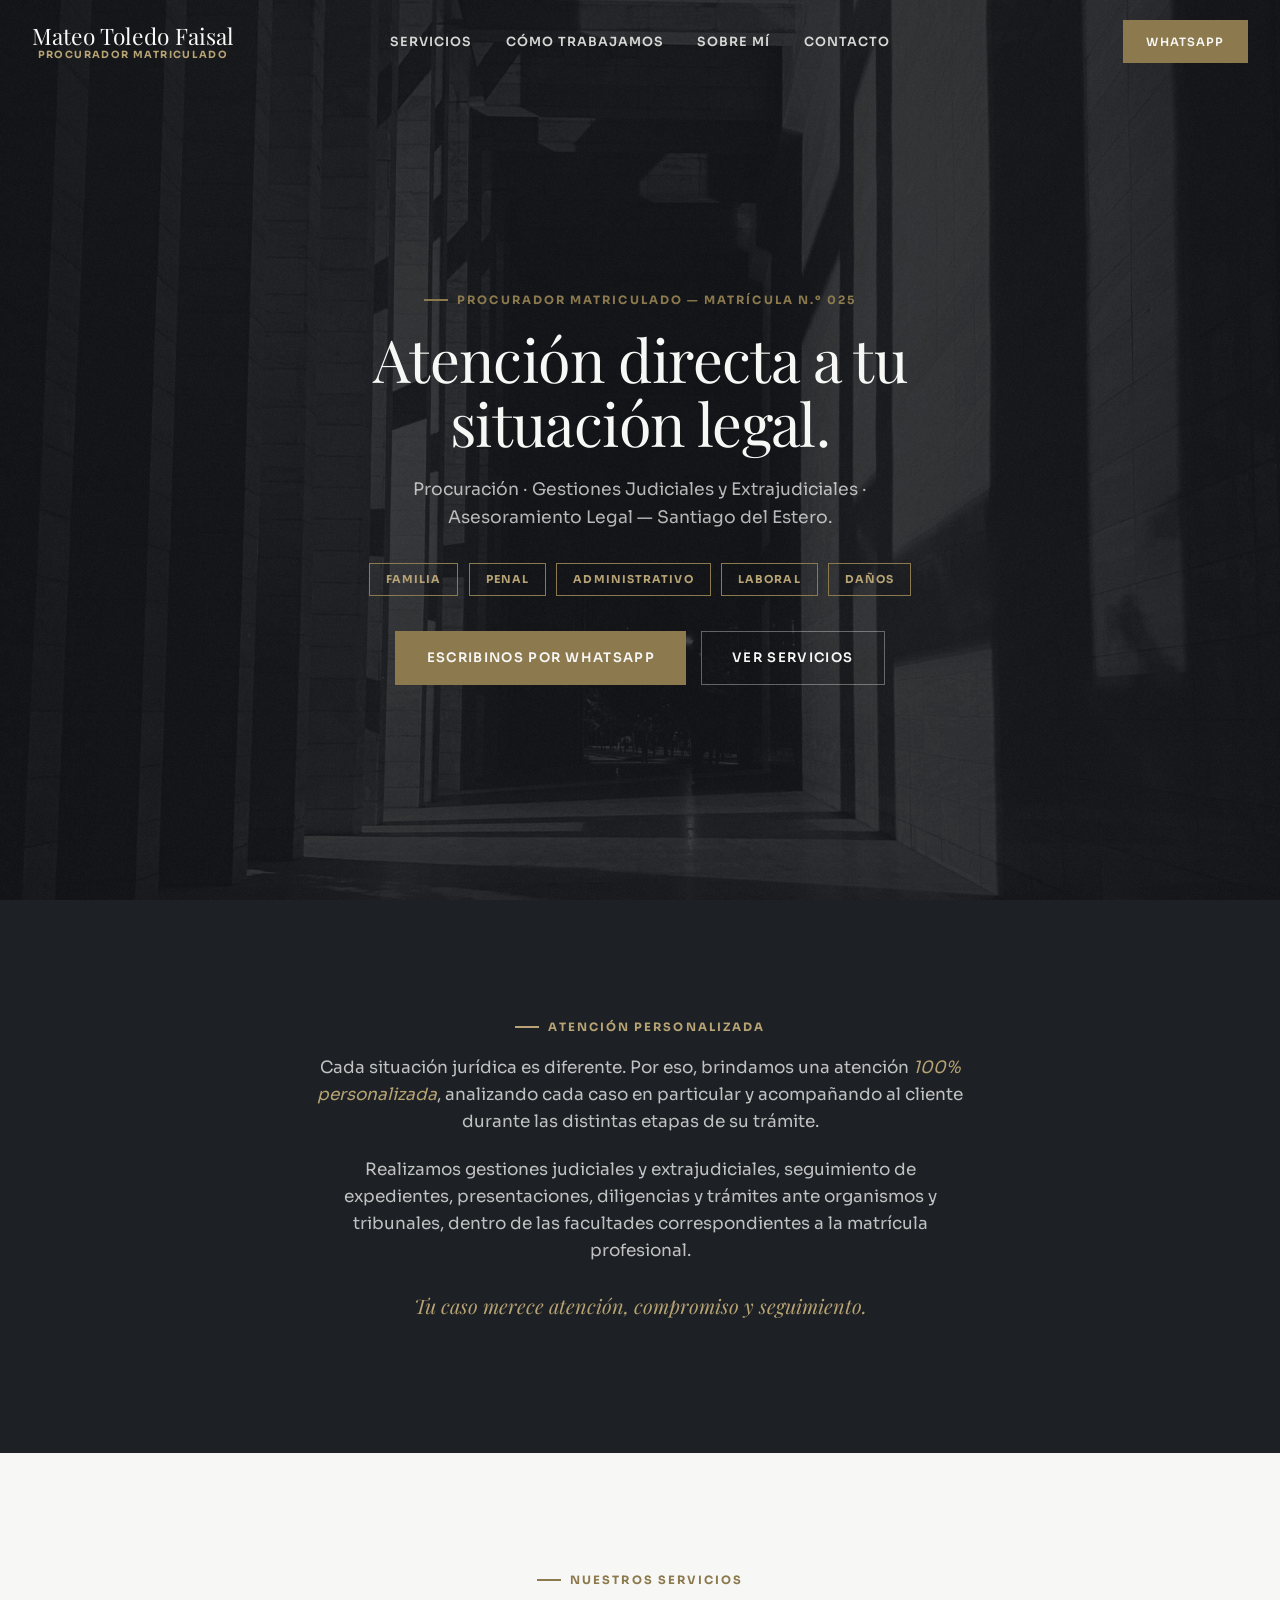
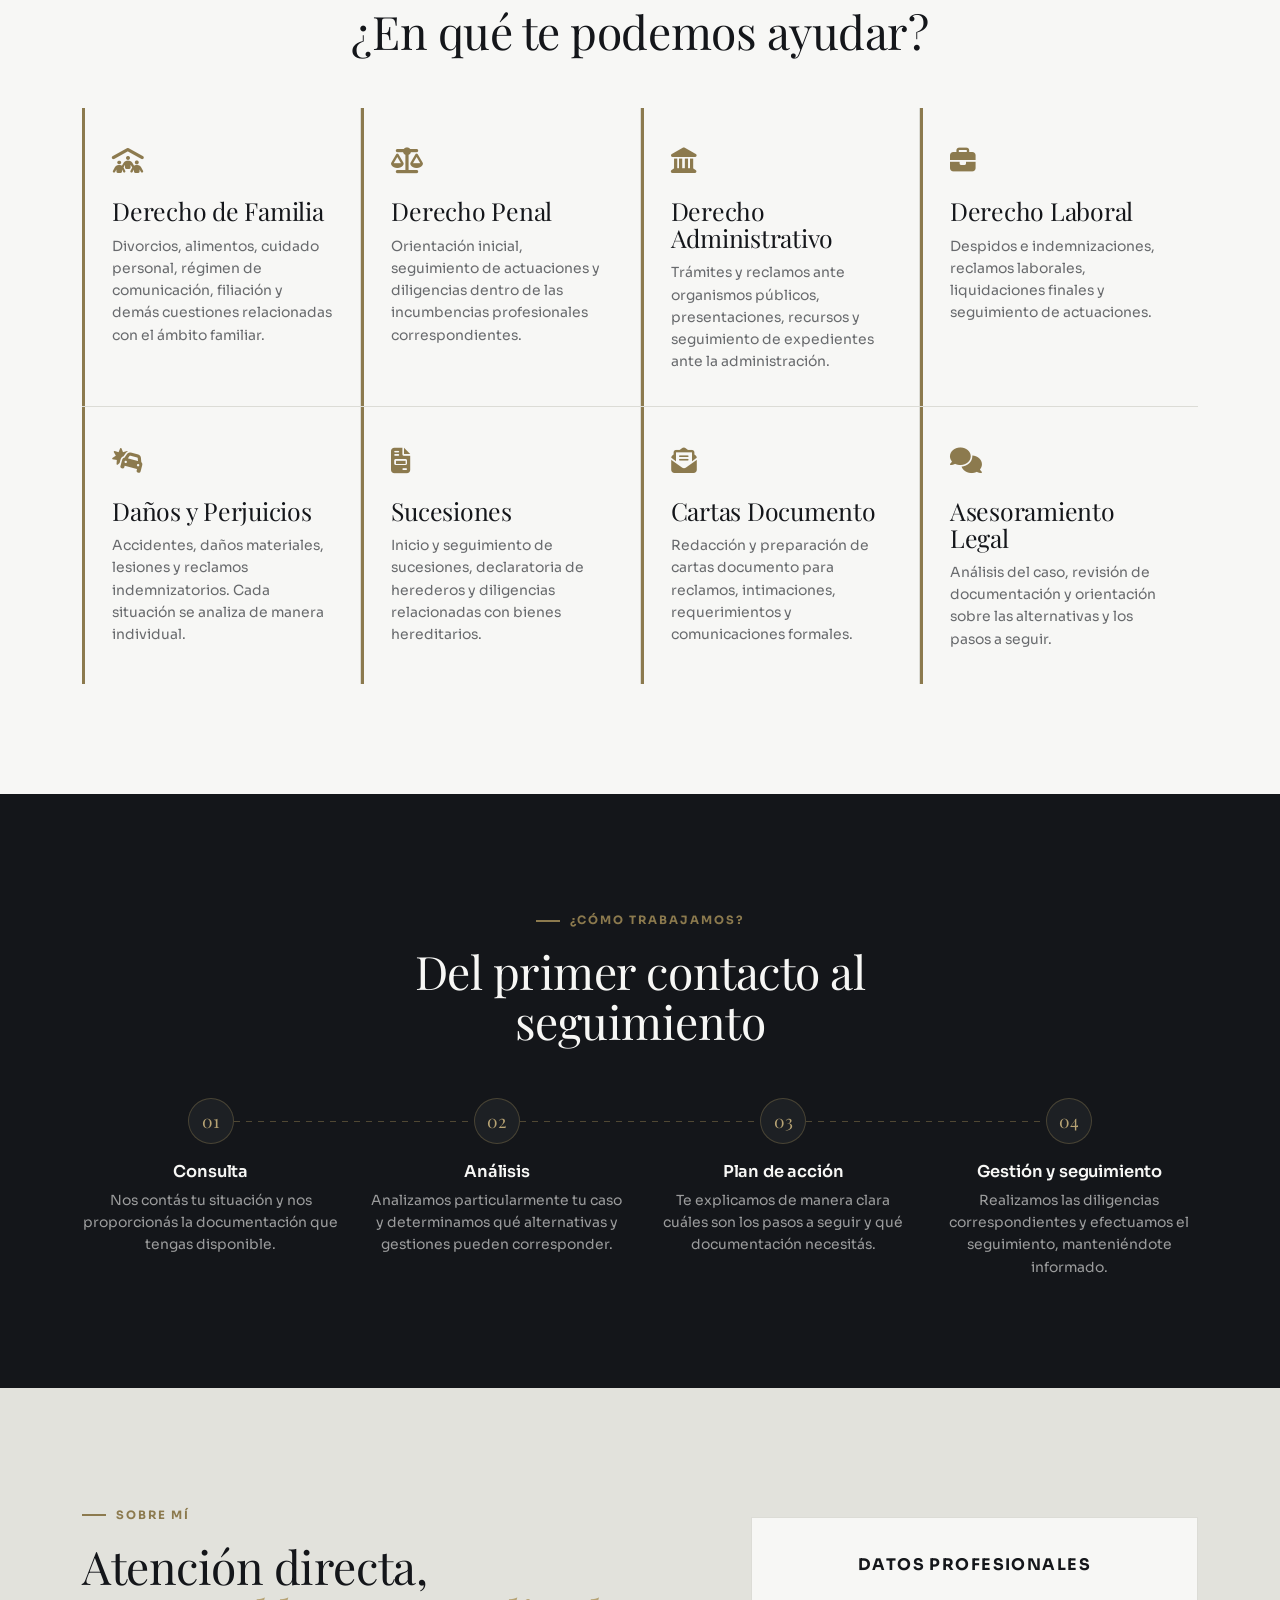
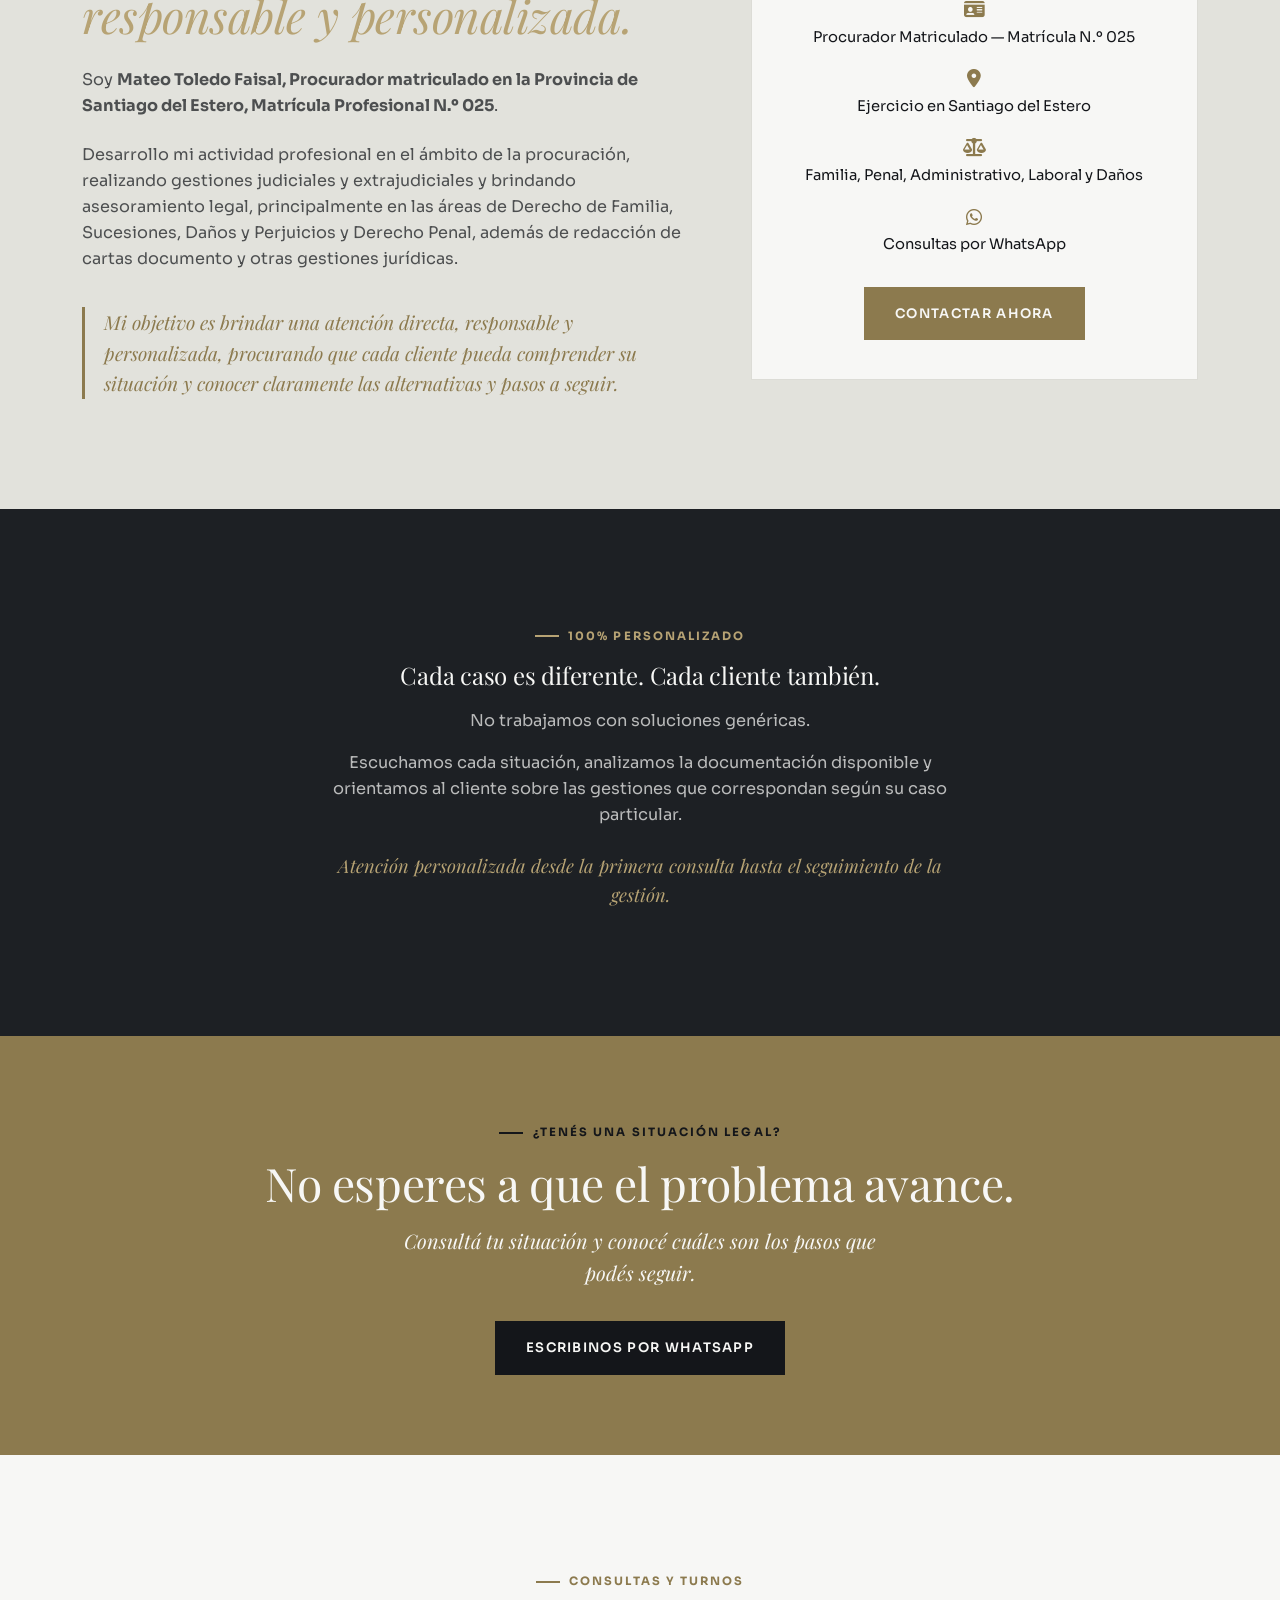
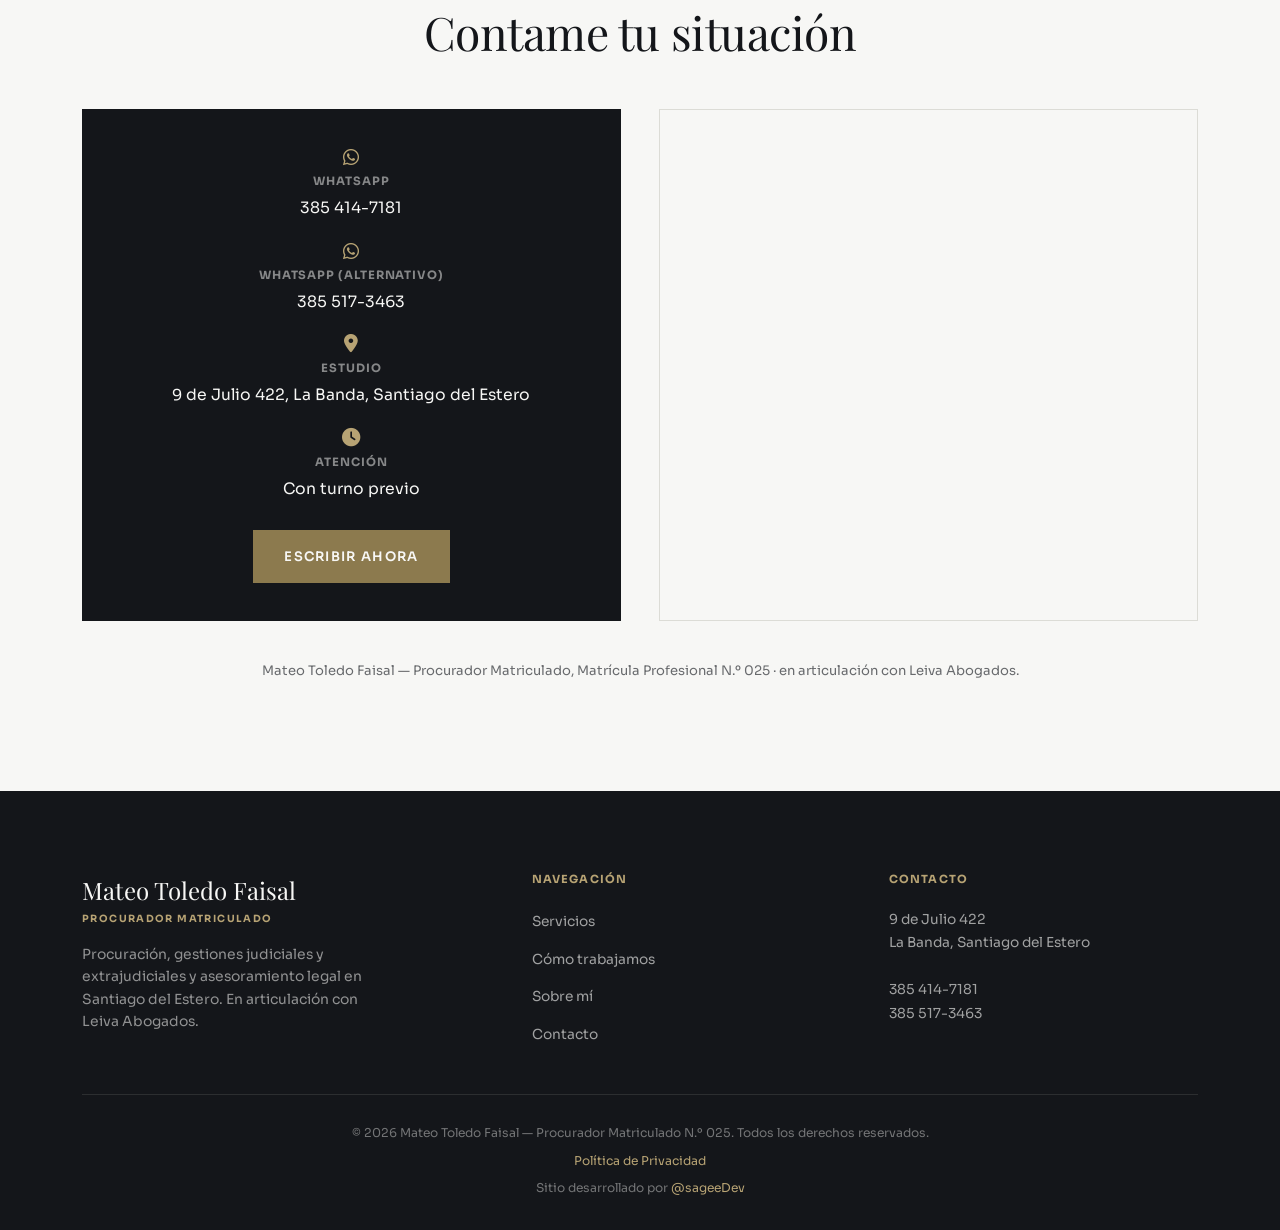
==== commit fb7bfa26: "ajustes finos" ====
--- a/index.html
+++ b/index.html
@@ -23,9 +23,9 @@
 <link rel="icon" type="image/png" href="./favicon.png">
 <link rel="preconnect" href="https://fonts.googleapis.com">
 <link rel="preconnect" href="https://fonts.gstatic.com" crossorigin>
-<link href="https://fonts.googleapis.com/css2?family=Instrument+Serif:ital@0;1&family=Sora:wght@400;500;600;700&display=swap" rel="stylesheet">
+<link href="https://fonts.googleapis.com/css2?family=Playfair+Display:ital,wght@0,400;0,500;0,600;0,700;1,400;1,500&family=Sora:wght@400;500;600;700&display=swap" rel="stylesheet">
 <link rel="stylesheet" href="https://cdnjs.cloudflare.com/ajax/libs/font-awesome/6.5.1/css/all.min.css">
-<link rel="stylesheet" href="./styles.css?v=10">
+<link rel="stylesheet" href="./styles.css?v=14">
 <script type="application/ld+json">
 {
   "@context": "https://schema.org",
@@ -94,7 +94,7 @@
     <div class="hero-grain" aria-hidden="true"></div>
     <div class="wrap hero-inner">
       <span class="eyebrow reveal">Procurador Matriculado — Matrícula N.º 025</span>
-      <h1 class="reveal" style="transition-delay:.06s">Mateo Toledo Faisal</h1>
+      <h1 class="reveal" style="transition-delay:.06s">Atención directa a tu situación legal.</h1>
       <p class="lead reveal" style="transition-delay:.12s">Procuración · Gestiones Judiciales y Extrajudiciales · Asesoramiento Legal — Santiago del Estero.</p>
       <div class="hero-tags reveal" style="transition-delay:.18s">
         <span class="hero-tag">Familia</span>
@@ -113,7 +113,7 @@
   <!-- ATENCION PERSONALIZADA -->
   <section id="atencion">
     <div class="wrap atencion-inner reveal">
-      <span class="eyebrow eyebrow-light" style="justify-content:center;">Atención personalizada para cada caso</span>
+      <span class="eyebrow eyebrow-light" style="justify-content:center;">Atención personalizada</span>
       <p>Cada situación jurídica es diferente. Por eso, brindamos una atención <em>100% personalizada</em>, analizando cada caso en particular y acompañando al cliente durante las distintas etapas de su trámite.</p>
       <p>Realizamos gestiones judiciales y extrajudiciales, seguimiento de expedientes, presentaciones, diligencias y trámites ante organismos y tribunales, dentro de las facultades correspondientes a la matrícula profesional.</p>
       <p class="closing">Tu caso merece atención, compromiso y seguimiento.</p>
--- a/styles.css
+++ b/styles.css
@@ -11,7 +11,7 @@
   --muted:#686A6D;
   --line:#DCDCD6;
   --header-h:88px;
-  --serif:'Instrument Serif',serif;
+  --serif:'Playfair Display',serif;
   --sans:'Sora',sans-serif;
 }
 body{font-family:var(--sans);background:var(--paper);color:var(--text-dark);overflow-x:hidden;line-height:1.6;}
@@ -75,7 +75,7 @@
 header.site.sc{background:rgba(20,22,26,.94);backdrop-filter:blur(10px);border-bottom-color:rgba(140,122,78,.2);}
 .h-inner{max-width:1280px;margin:0 auto;padding:20px 32px;display:grid;grid-template-columns:1fr auto 1fr;align-items:center;}
 .h-brand{justify-self:start;display:flex;flex-direction:column;align-items:center;text-align:center;line-height:1.1;}
-.h-brand-main{display:block;font-family:var(--serif);font-weight:400;font-size:1.42rem;letter-spacing:.045em;color:var(--paper);white-space:nowrap;}
+.h-brand-main{display:block;font-family:var(--serif);font-weight:400;font-size:1.42rem;color:var(--paper);white-space:nowrap;}
 .h-brand-sub{display:block;font-family:var(--sans);font-size:.62rem;font-weight:700;letter-spacing:.14em;text-transform:uppercase;color:var(--accent-light);margin-top:2px;white-space:nowrap;}
 nav.desk{justify-self:center;display:flex;gap:2.1rem;}
 nav.desk a{font-size:.79rem;font-weight:600;text-transform:uppercase;letter-spacing:.08em;color:rgba(247,247,245,.85);position:relative;padding:.3rem 0;}
@@ -127,6 +127,7 @@
 .hero-tag{background:transparent;border:1.5px solid var(--accent);color:var(--accent-light);font-size:.68rem;font-weight:700;letter-spacing:.1em;text-transform:uppercase;padding:.42rem 1rem;}
 .hero-ctas{display:flex;gap:.9rem;flex-wrap:wrap;justify-content:center;}
 @media(max-width:600px){.hero-ctas{flex-direction:column;align-items:center;}.hero-ctas .btn{width:100%;max-width:300px;}.hero-inner .eyebrow::before{display:none;}}
+@media(max-width:400px){.hero-inner .eyebrow{font-size:.62rem;letter-spacing:.09em;white-space:nowrap;}}
 
 /* ============ ATENCION PERSONALIZADA ============ */
 #atencion{background:var(--ink-2);color:var(--paper);text-align:center;}
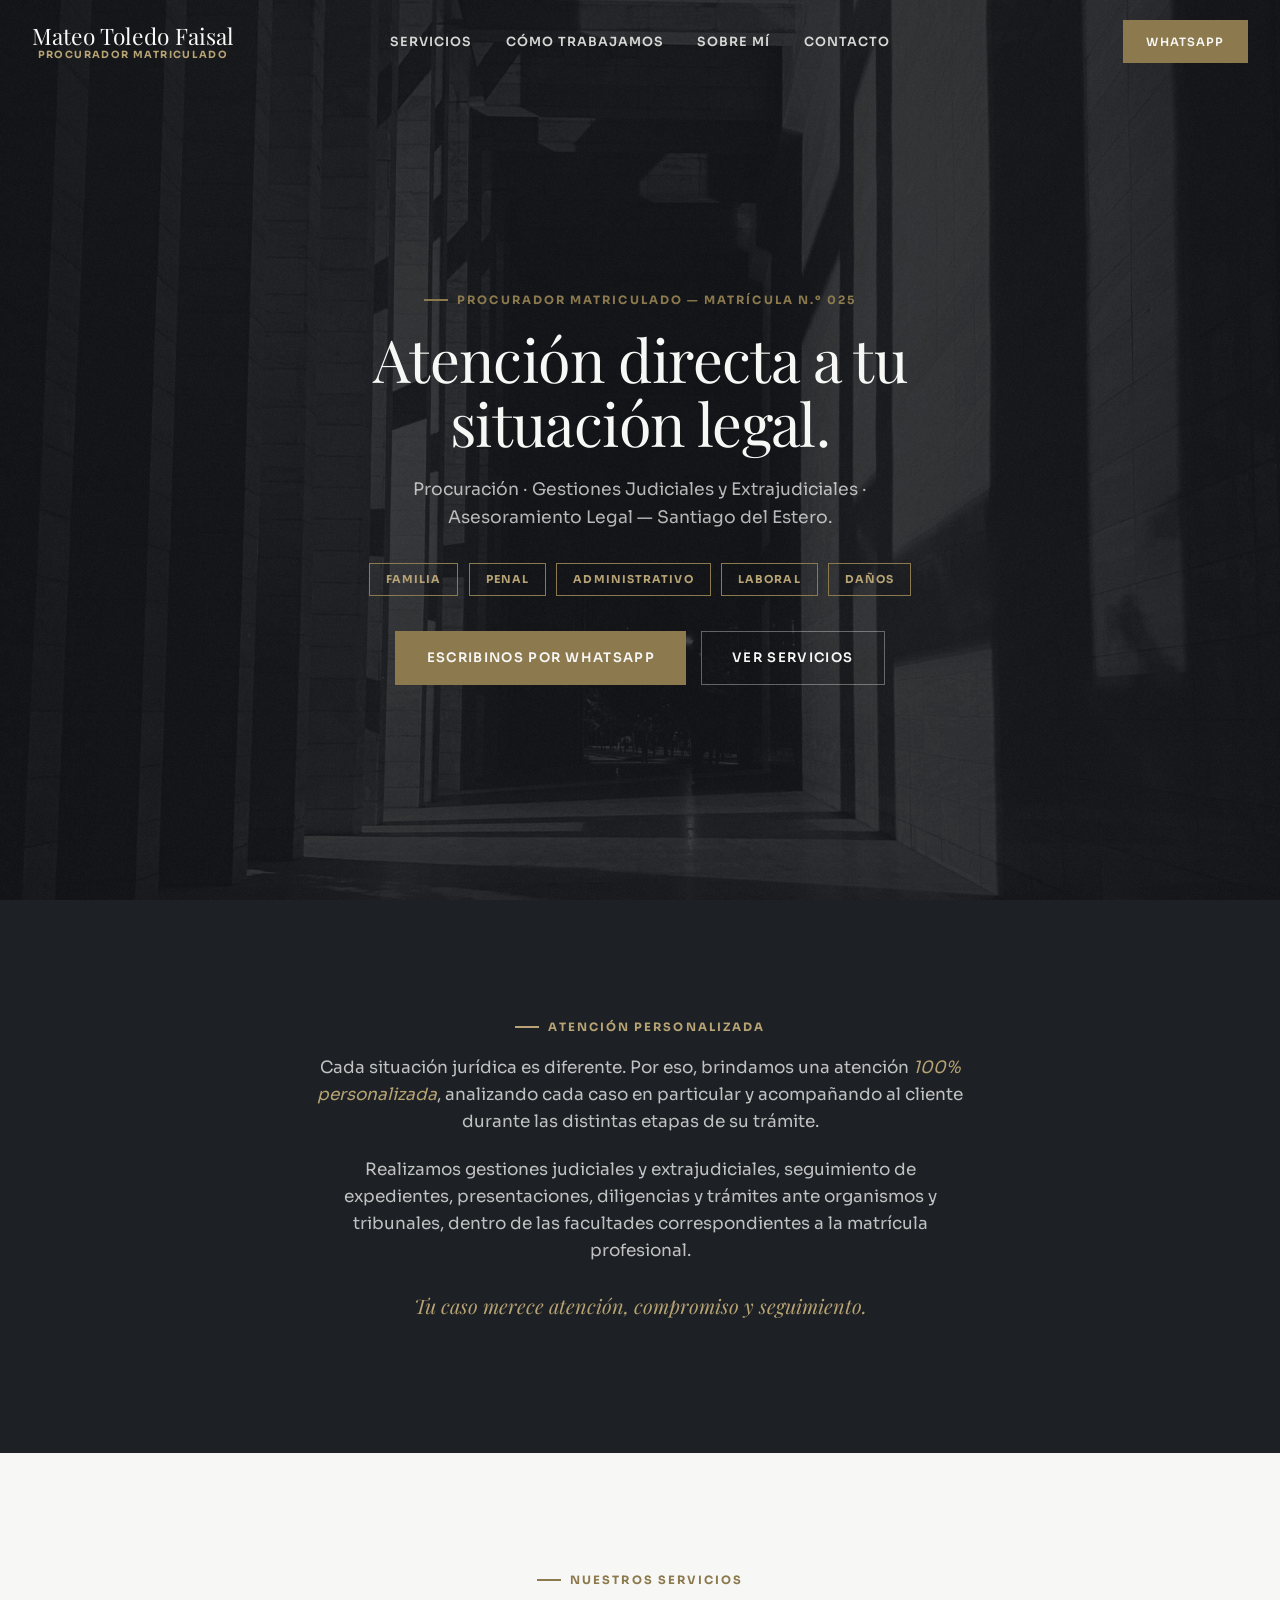
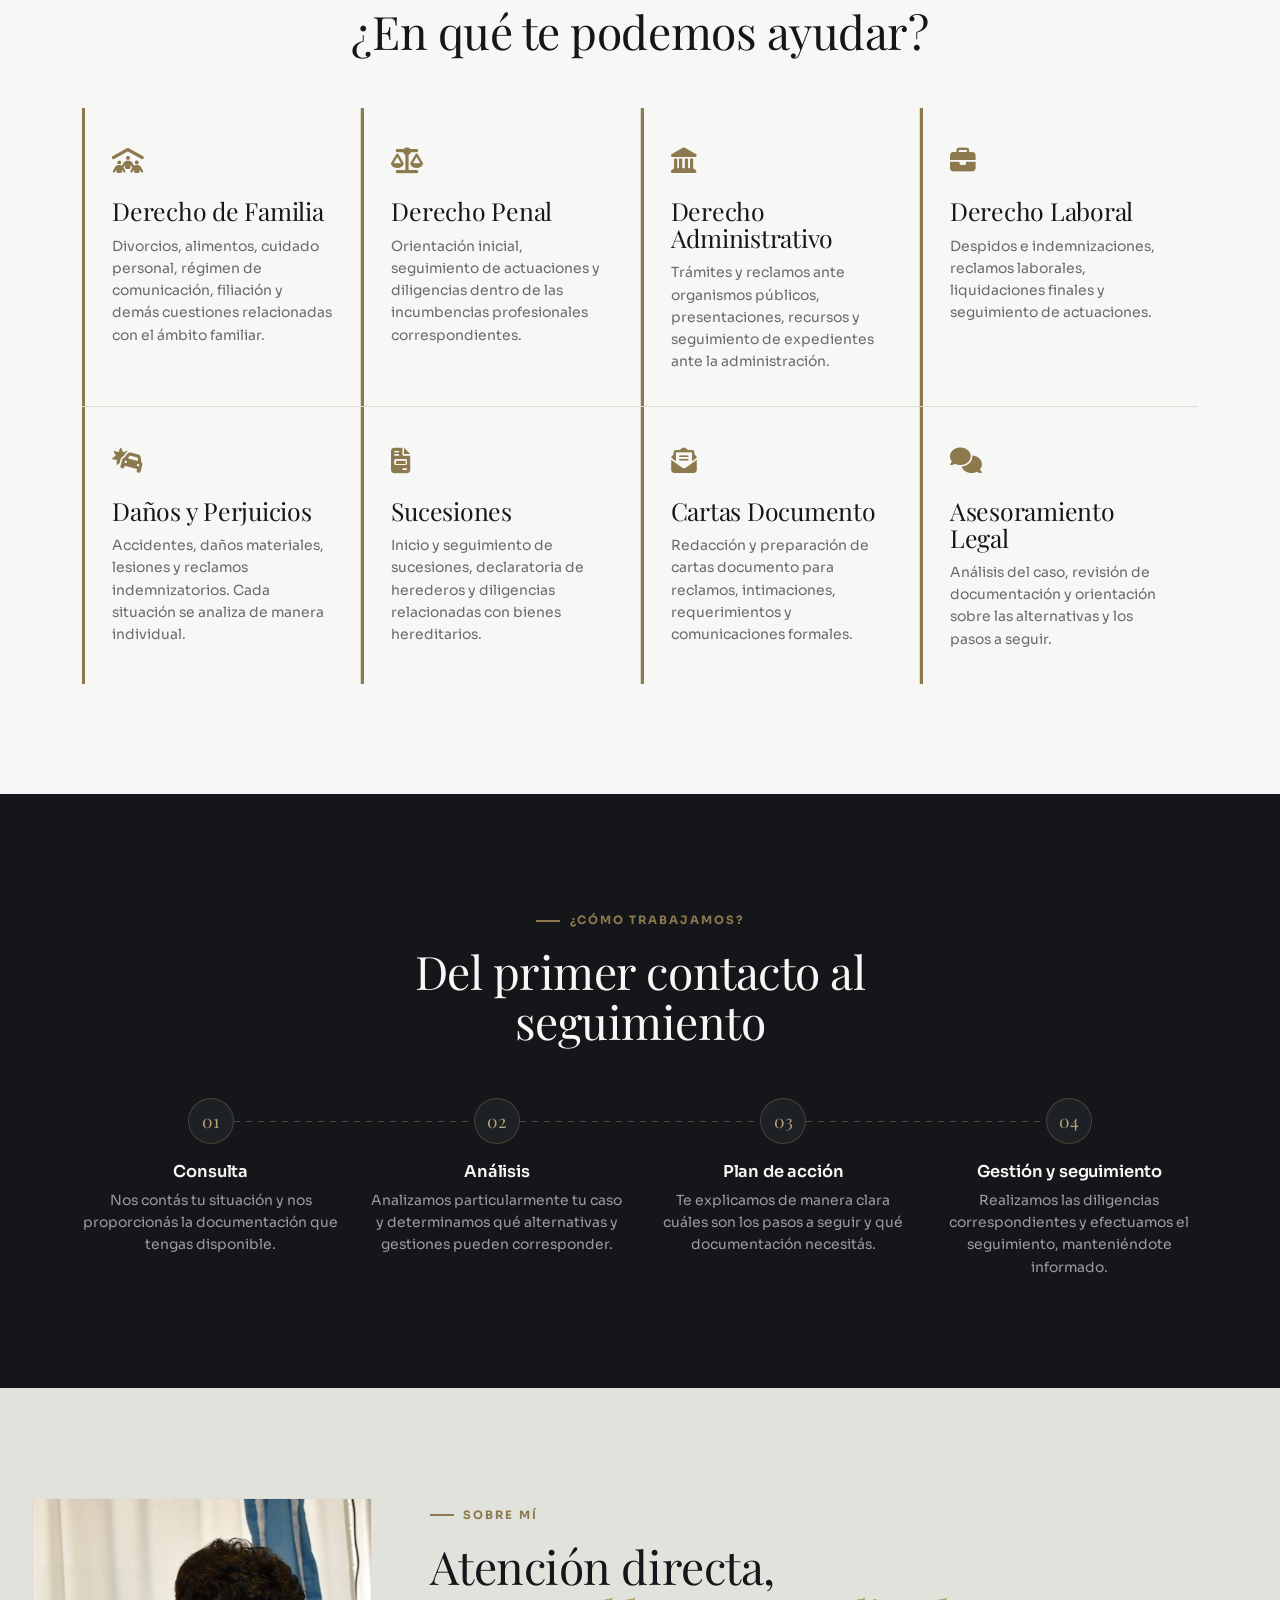
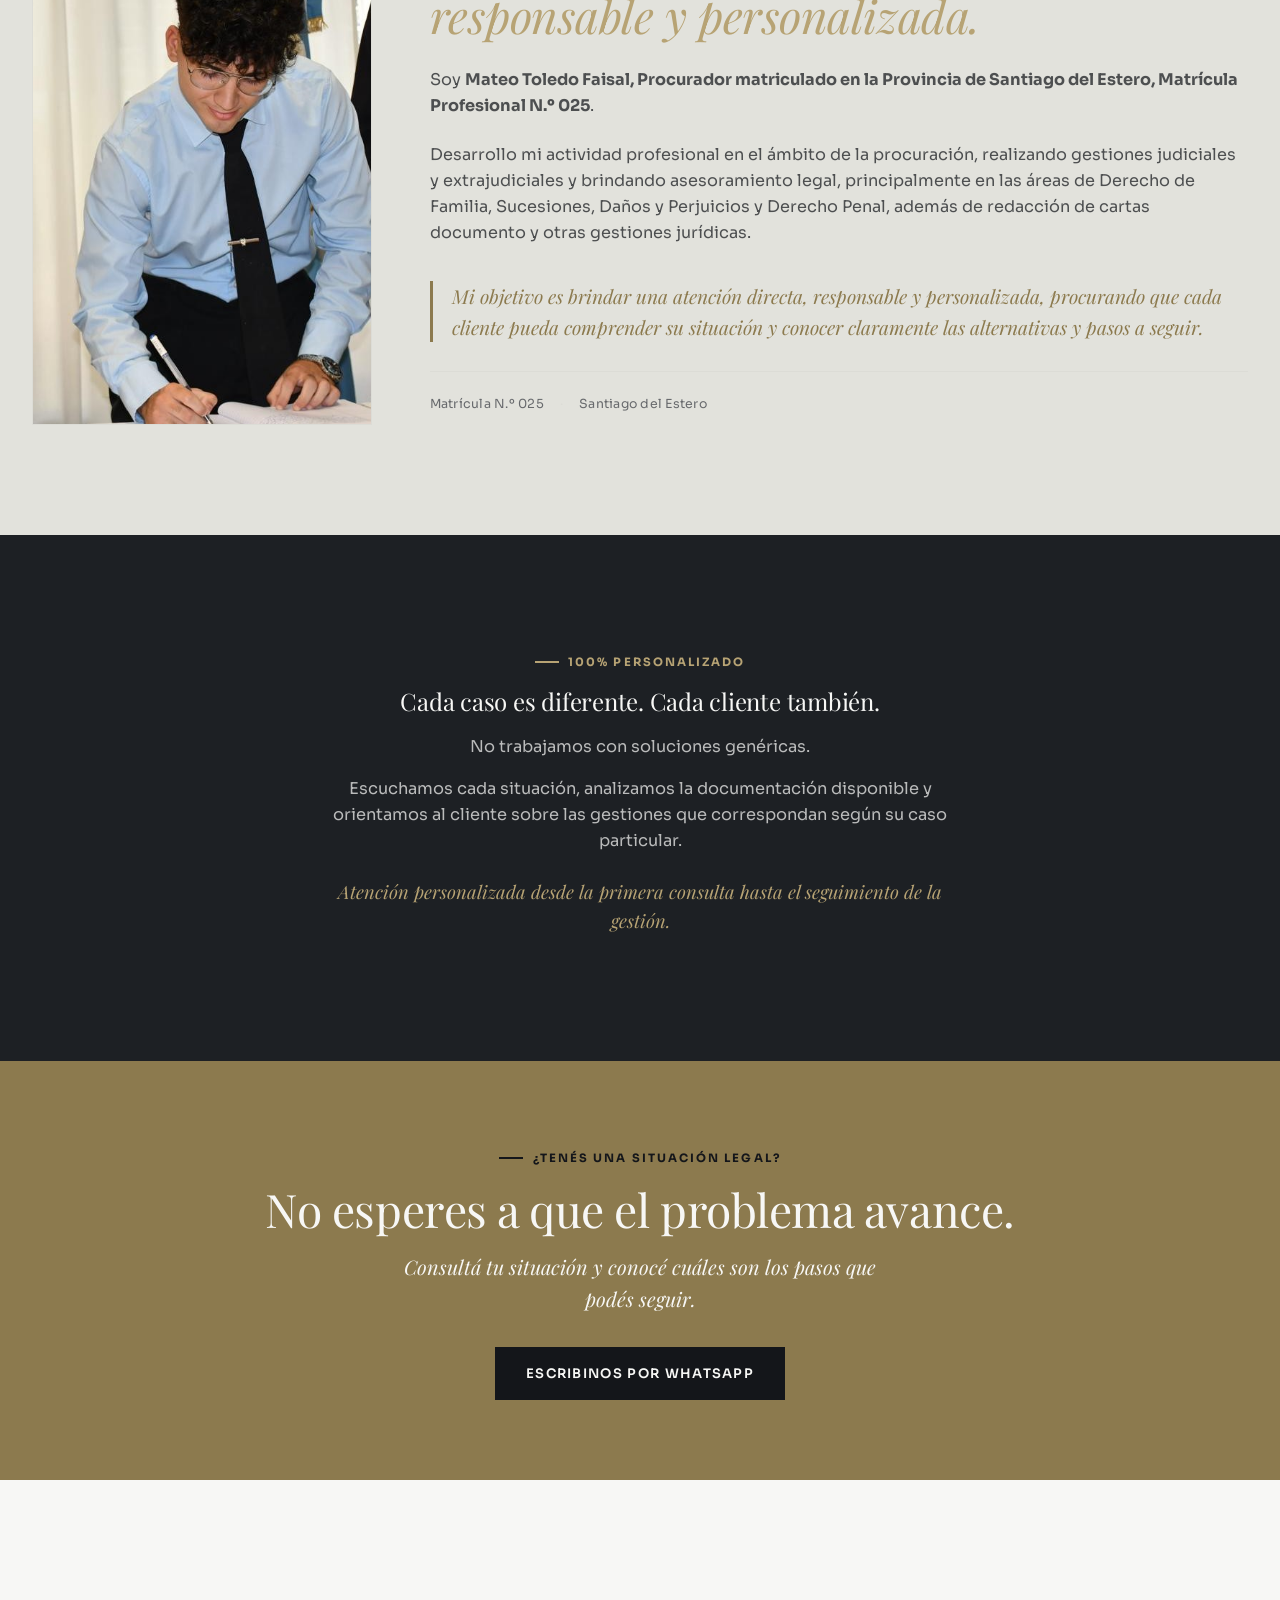
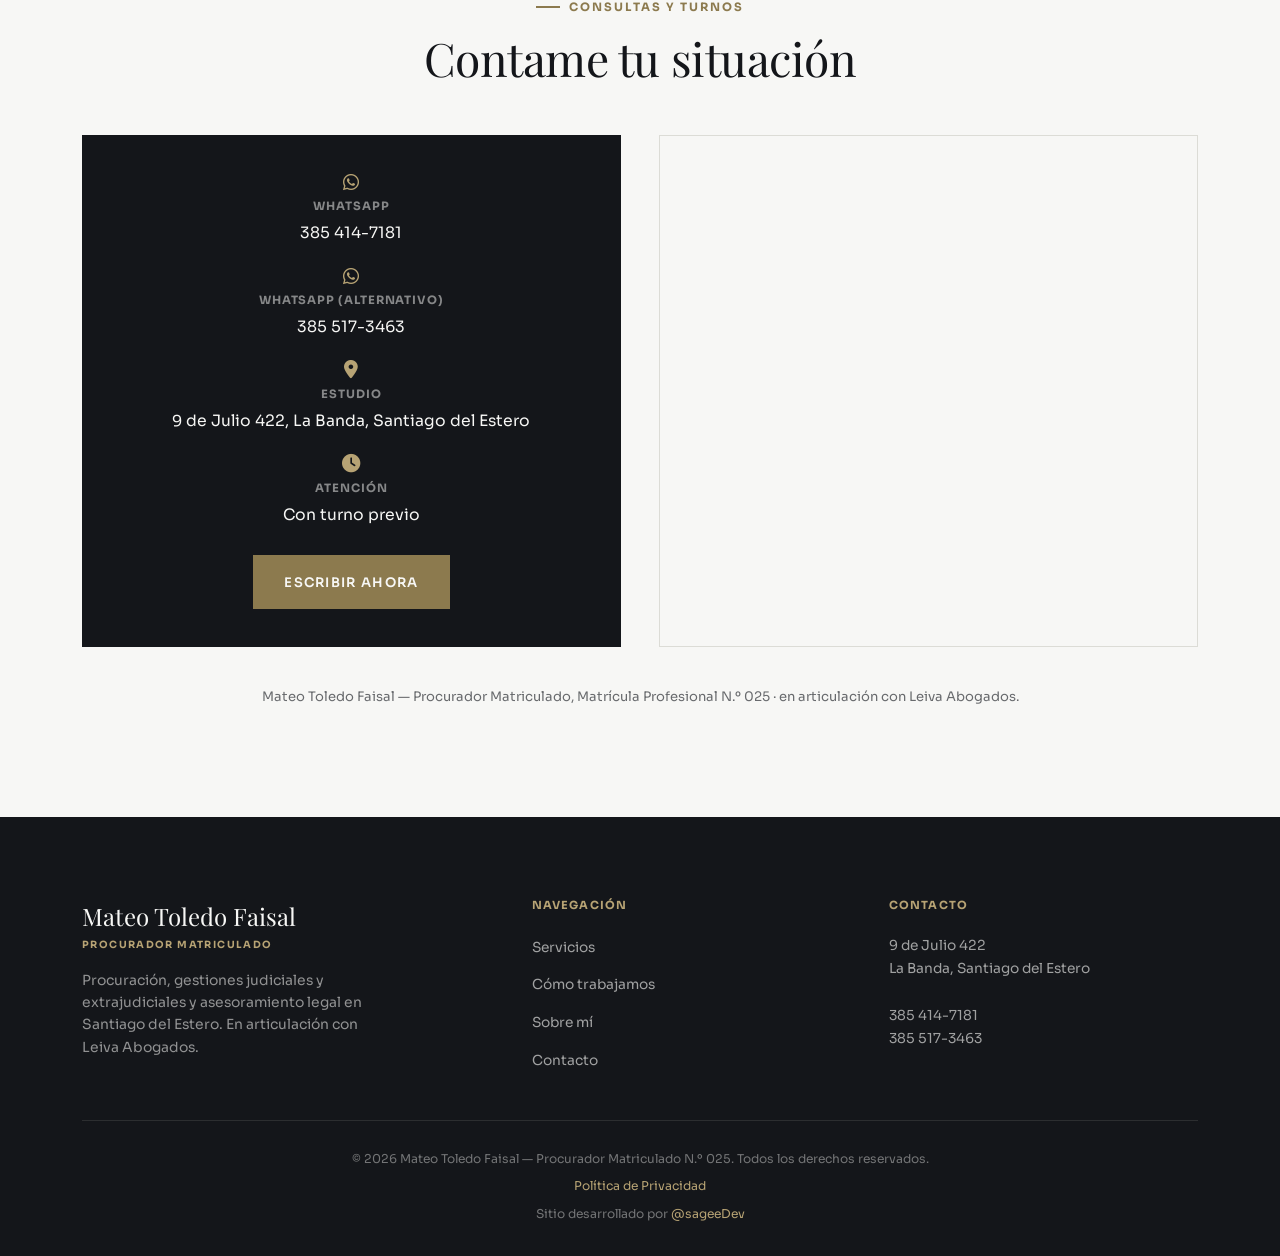
==== commit 82be5948: "ajustes finos foto" ====
--- a/index.html
+++ b/index.html
@@ -11,7 +11,7 @@
 <meta property="og:url" content="https://www.mateotoledofaisal.com.ar/">
 <meta property="og:title" content="Mateo Toledo Faisal — Procurador Matriculado en Santiago del Estero">
 <meta property="og:description" content="Procuración, gestiones judiciales y extrajudiciales, y asesoramiento legal. Atención personalizada para cada caso.">
-<meta property="og:image" content="https://www.mateotoledofaisal.com.ar/og.png">
+<meta property="og:image" content="https://i.imgur.com/kvM0qAj.png">
 <meta property="og:image:width" content="1200">
 <meta property="og:image:height" content="630">
 <meta property="og:image:type" content="image/png">
@@ -19,19 +19,19 @@
 <meta name="twitter:card" content="summary_large_image">
 <meta name="twitter:title" content="Mateo Toledo Faisal — Procurador Matriculado en Santiago del Estero">
 <meta name="twitter:description" content="Procuración, gestiones judiciales y extrajudiciales, y asesoramiento legal. Atención personalizada para cada caso.">
-<meta name="twitter:image" content="https://www.mateotoledofaisal.com.ar/og.png">
+<meta name="twitter:image" content="https://i.imgur.com/kvM0qAj.png">
 <link rel="icon" type="image/png" href="./favicon.png">
 <link rel="preconnect" href="https://fonts.googleapis.com">
 <link rel="preconnect" href="https://fonts.gstatic.com" crossorigin>
 <link href="https://fonts.googleapis.com/css2?family=Playfair+Display:ital,wght@0,400;0,500;0,600;0,700;1,400;1,500&family=Sora:wght@400;500;600;700&display=swap" rel="stylesheet">
 <link rel="stylesheet" href="https://cdnjs.cloudflare.com/ajax/libs/font-awesome/6.5.1/css/all.min.css">
-<link rel="stylesheet" href="./styles.css?v=14">
+<link rel="stylesheet" href="./styles.css?v=21">
 <script type="application/ld+json">
 {
   "@context": "https://schema.org",
   "@type": "LegalService",
   "name": "Mateo Toledo Faisal — Procurador Matriculado",
-  "image": "https://www.mateotoledofaisal.com.ar/og.png",
+  "image": "https://i.imgur.com/kvM0qAj.png",
   "description": "Procuración, gestiones judiciales y extrajudiciales, y asesoramiento legal en Derecho de Familia, Penal, Administrativo, Laboral, Daños y Perjuicios y Sucesiones.",
   "url": "https://www.mateotoledofaisal.com.ar/",
   "telephone": "+5493854147181",
@@ -206,9 +206,12 @@
 
   <!-- SOBRE MI -->
   <section id="sobre">
-    <div class="wrap">
+    <div class="wrap wrap-wide">
       <div class="sobre-layout">
-        <div class="reveal-left">
+        <div class="sobre-photo reveal-left">
+          <img src="./mateo-firmando.jpg" alt="Mateo Toledo Faisal firmando su matrícula profesional de Procurador">
+        </div>
+        <div class="reveal">
           <span class="eyebrow">Sobre mí</span>
           <h2>Atención directa,<br><em>responsable y personalizada.</em></h2>
           <div class="sobre-bio">
@@ -216,15 +219,9 @@
             <p>Desarrollo mi actividad profesional en el ámbito de la procuración, realizando gestiones judiciales y extrajudiciales y brindando asesoramiento legal, principalmente en las áreas de Derecho de Familia, Sucesiones, Daños y Perjuicios y Derecho Penal, además de redacción de cartas documento y otras gestiones jurídicas.</p>
             <blockquote class="quote">Mi objetivo es brindar una atención directa, responsable y personalizada, procurando que cada cliente pueda comprender su situación y conocer claramente las alternativas y pasos a seguir.</blockquote>
           </div>
-        </div>
-        <div class="sobre-creds reveal-right">
-          <h3>Datos profesionales</h3>
-          <div class="cred-item-s"><i class="fa-solid fa-id-card"></i><span>Procurador Matriculado — Matrícula N.º 025</span></div>
-          <div class="cred-item-s"><i class="fa-solid fa-location-dot"></i><span>Ejercicio en Santiago del Estero</span></div>
-          <div class="cred-item-s"><i class="fa-solid fa-scale-balanced"></i><span>Familia, Penal, Administrativo, Laboral y Daños</span></div>
-          <div class="cred-item-s"><i class="fa-brands fa-whatsapp"></i><span>Consultas por WhatsApp</span></div>
-          <div style="margin-top:.6rem;">
-            <a href="https://wa.me/5493854147181?text=Hola%20Mateo%2C%20quisiera%20realizar%20una%20consulta%20sobre%20mi%20situaci%C3%B3n%20y%20conocer%20c%C3%B3mo%20puedo%20proceder." target="_blank" rel="noopener" class="btn btn-primary">Contactar ahora</a>
+          <div class="sobre-meta">
+            <span>Matrícula N.º 025</span>
+            <span>Santiago del Estero</span>
           </div>
         </div>
       </div>
--- a/styles.css
+++ b/styles.css
@@ -160,17 +160,17 @@
 
 /* ============ SOBRE MI ============ */
 #sobre{background:var(--paper-2);}
-.sobre-layout{display:grid;grid-template-columns:1.15fr .85fr;gap:4rem;align-items:center;}
+.wrap-wide{max-width:1440px;}
+.sobre-layout{display:grid;grid-template-columns:340px 1fr;gap:3.6rem;align-items:start;}
+.sobre-photo img{width:100%;height:auto;display:block;border:1px solid var(--line);}
 #sobre h2{margin-bottom:1.6rem;}
 .sobre-bio p{color:rgba(20,22,26,.72);margin-bottom:1.5rem;font-size:1.01rem;}
 .sobre-bio .quote{border-left:3px solid var(--accent);padding-left:1.2rem;margin-top:2.2rem;font-family:var(--serif);font-size:1.2rem;font-style:italic;color:var(--accent);}
-.sobre-creds{display:flex;flex-direction:column;align-items:center;text-align:center;gap:1.3rem;background:var(--paper);border:1px solid var(--line);padding:2.4rem;}
-.sobre-creds h3{font-size:1rem;color:var(--text-dark);margin-bottom:.4rem;font-family:var(--sans);font-weight:700;text-transform:uppercase;letter-spacing:.09em;}
-.cred-item-s{display:flex;flex-direction:column;align-items:center;justify-content:center;gap:.4rem;}
-.cred-item-s i{color:var(--accent);font-size:1.15rem;flex-shrink:0;}
-.cred-item-s span{font-size:.92rem;color:var(--text-dark);}
-@media(max-width:1024px){.sobre-layout{grid-template-columns:1fr;gap:2.4rem;}}
-@media(max-width:600px){#sobre{text-align:center;}}
+.sobre-meta{display:flex;flex-wrap:wrap;gap:.5rem 1rem;margin-top:1.8rem;padding-top:1.4rem;border-top:1px solid var(--line);}
+.sobre-meta span{font-size:.78rem;color:var(--muted);letter-spacing:.02em;}
+.sobre-meta span:not(:last-child)::after{content:'·';margin-left:1rem;color:var(--line);}
+@media(max-width:1024px){.sobre-layout{grid-template-columns:1fr;gap:2.4rem;}.sobre-photo{max-width:300px;margin:0 auto;}}
+@media(max-width:600px){#sobre{text-align:center;}.sobre-meta{justify-content:center;}}
 
 /* ============ 100% PERSONALIZADO ============ */
 #personalizado{background:var(--ink-2);color:var(--paper);text-align:center;}
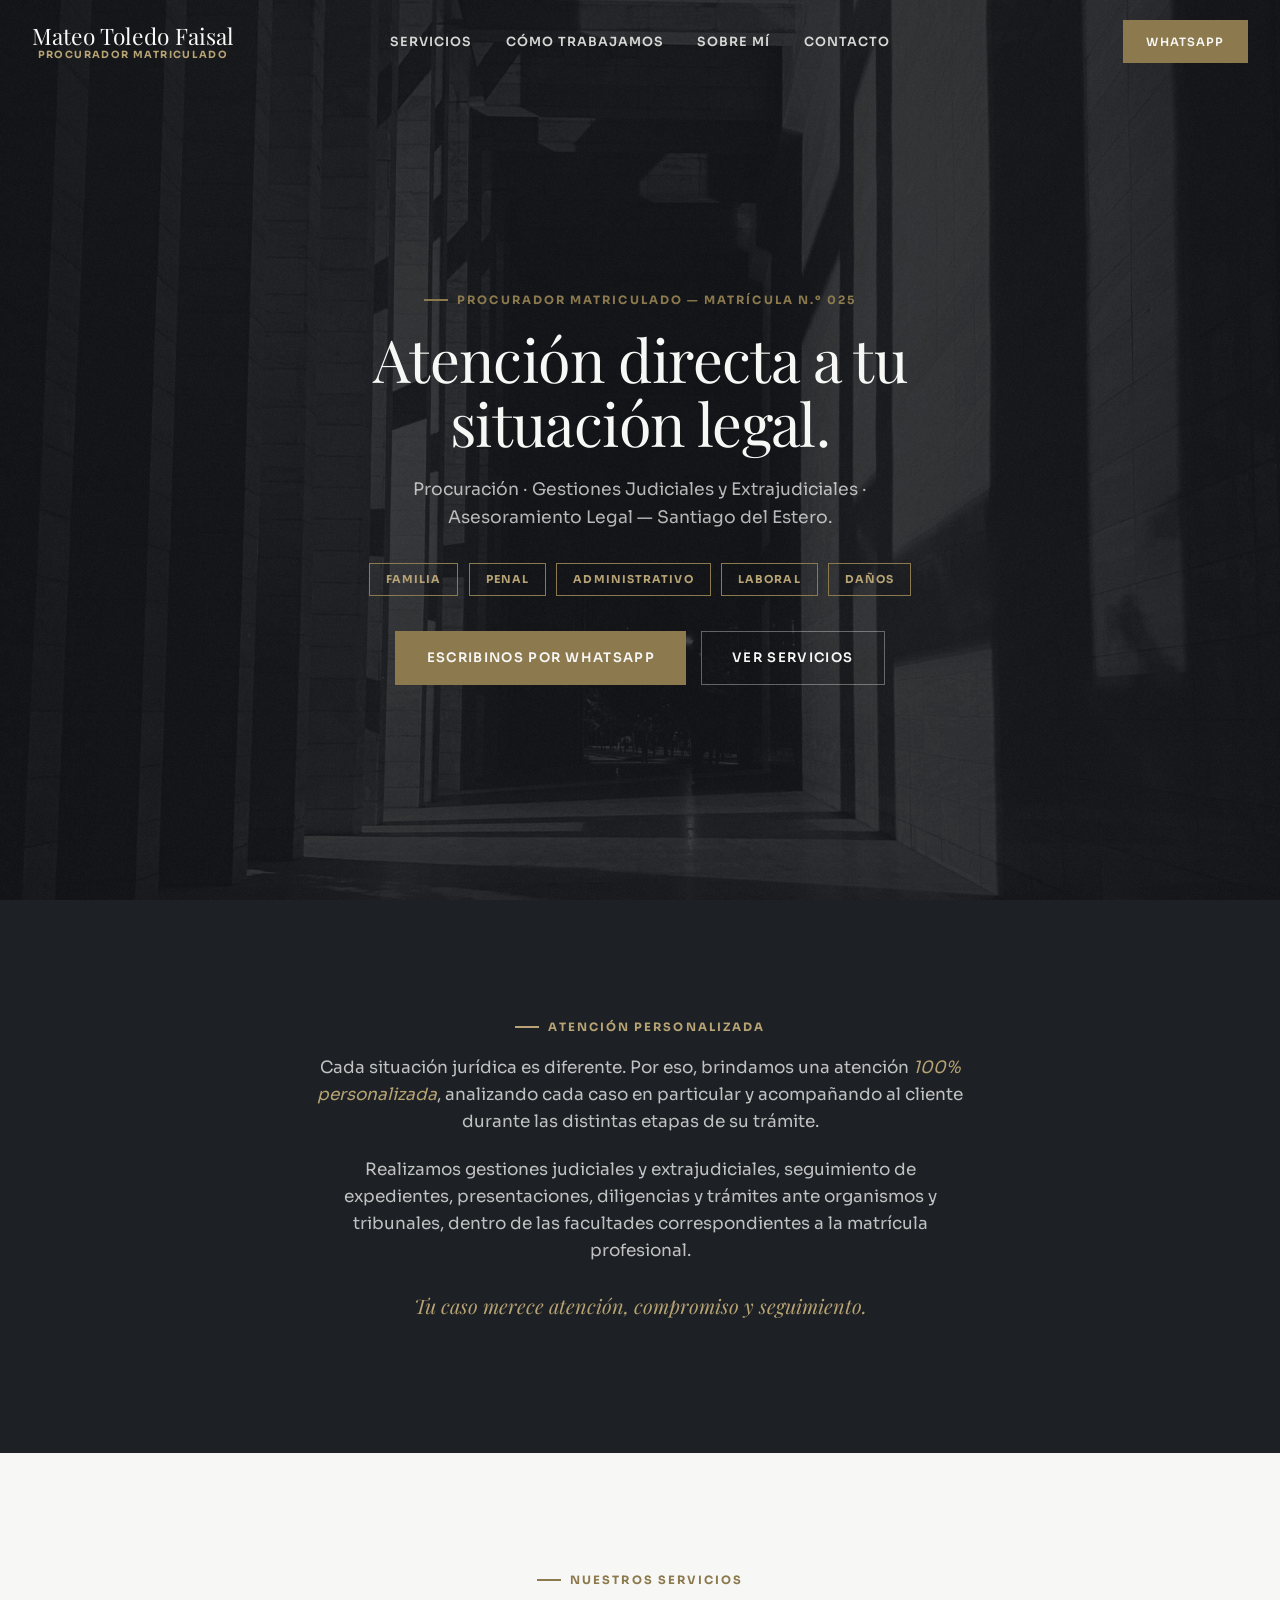
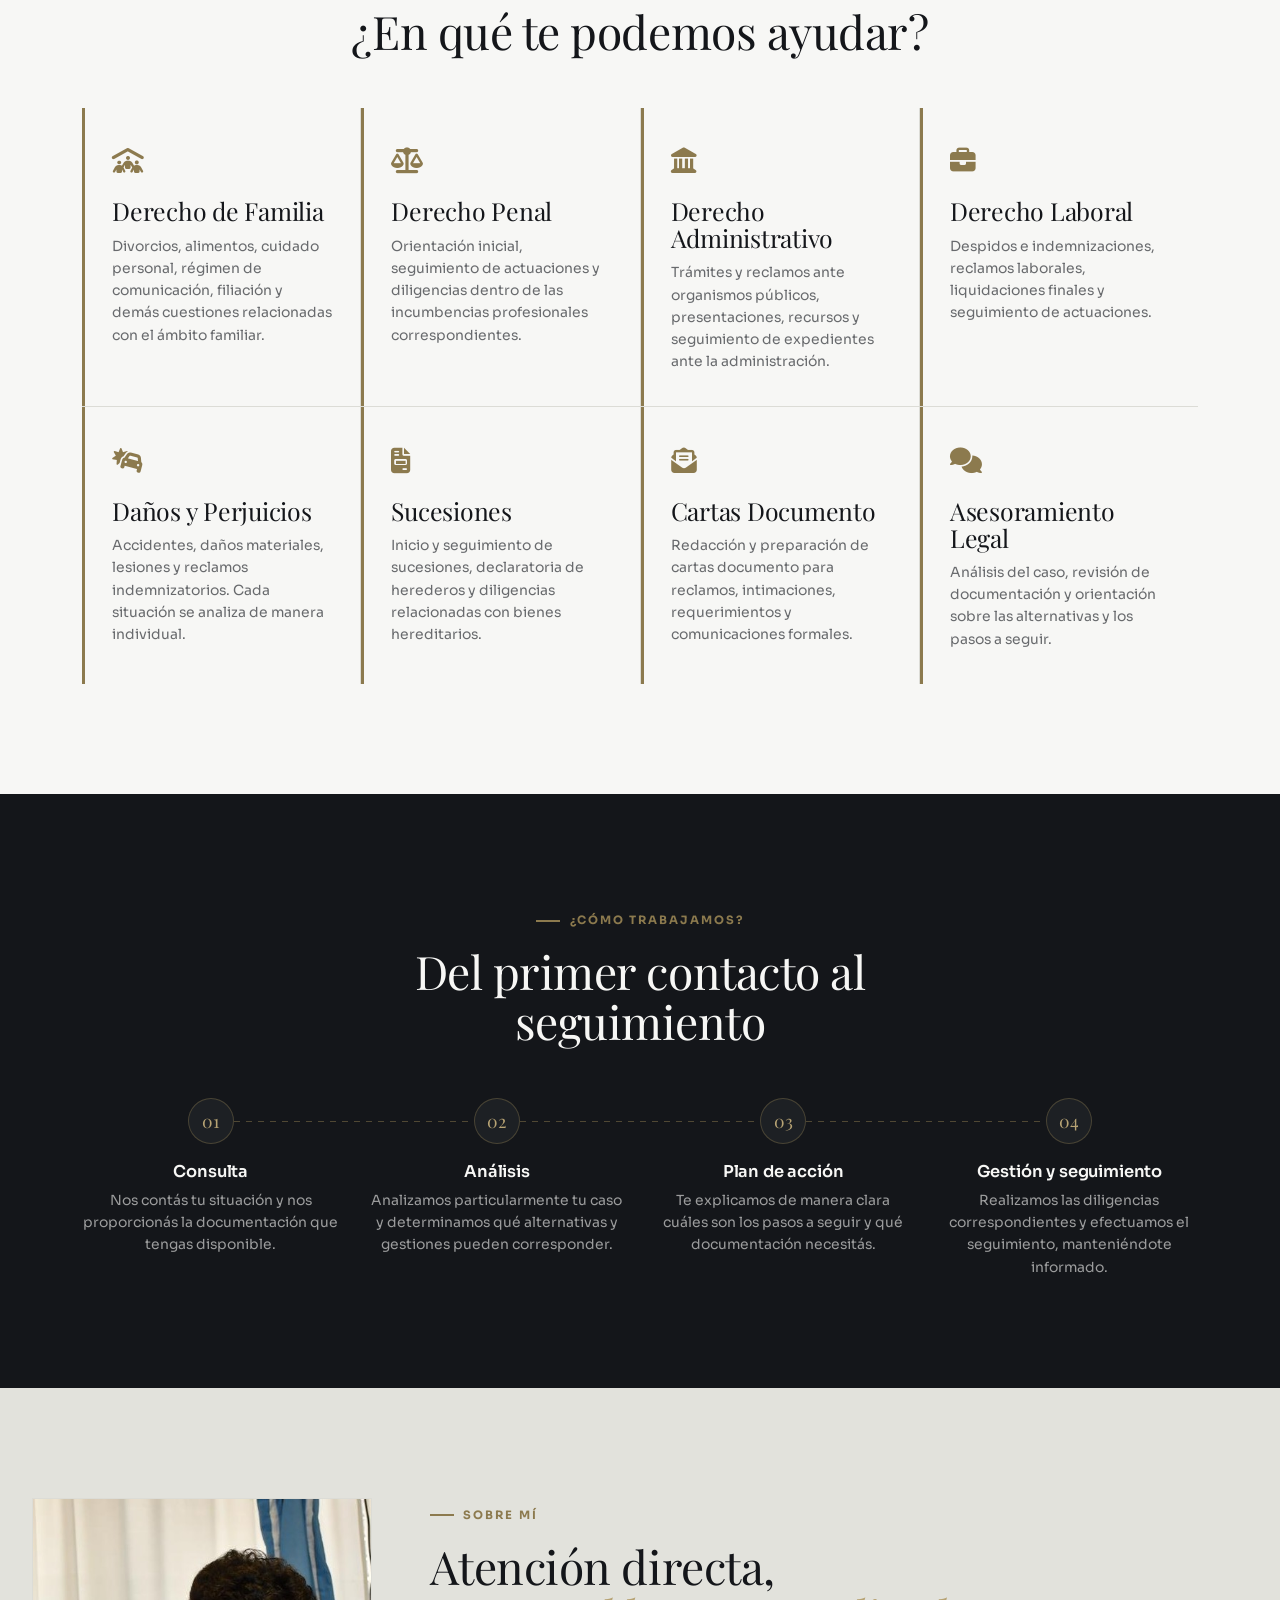
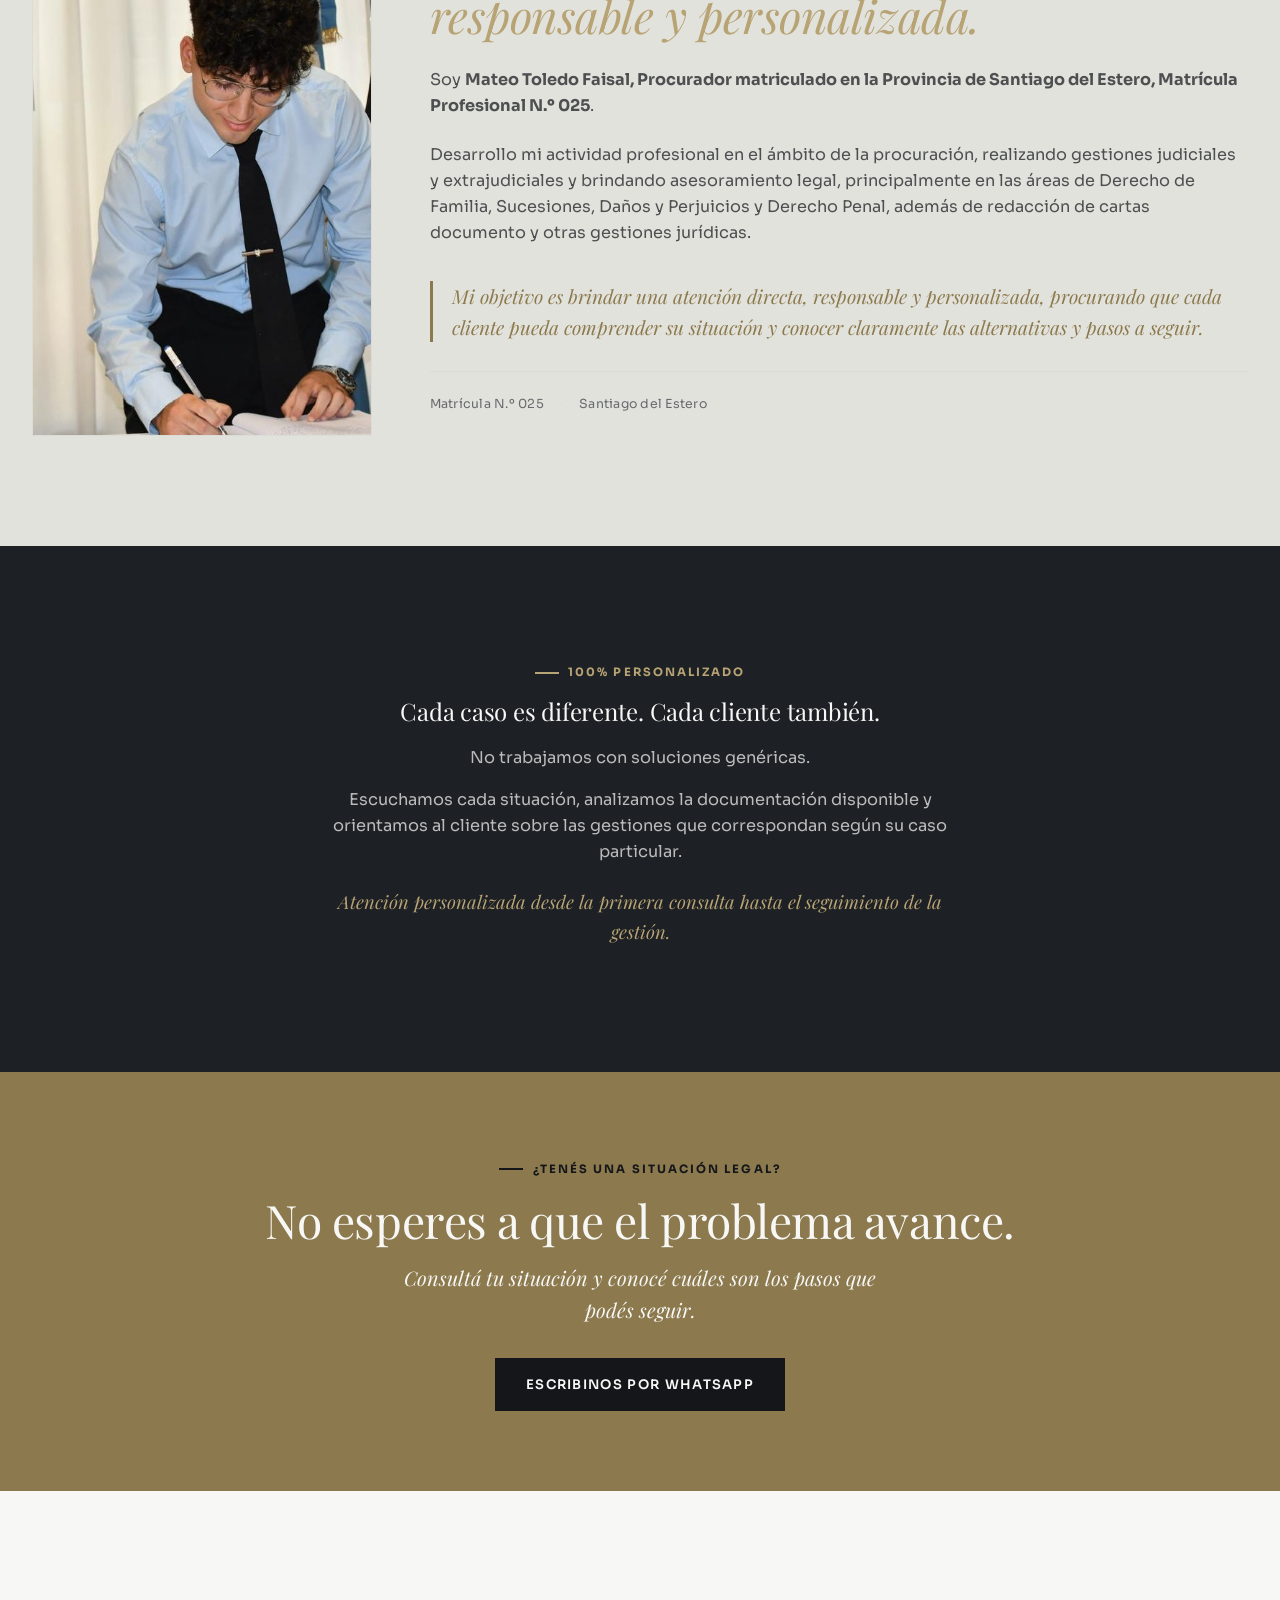
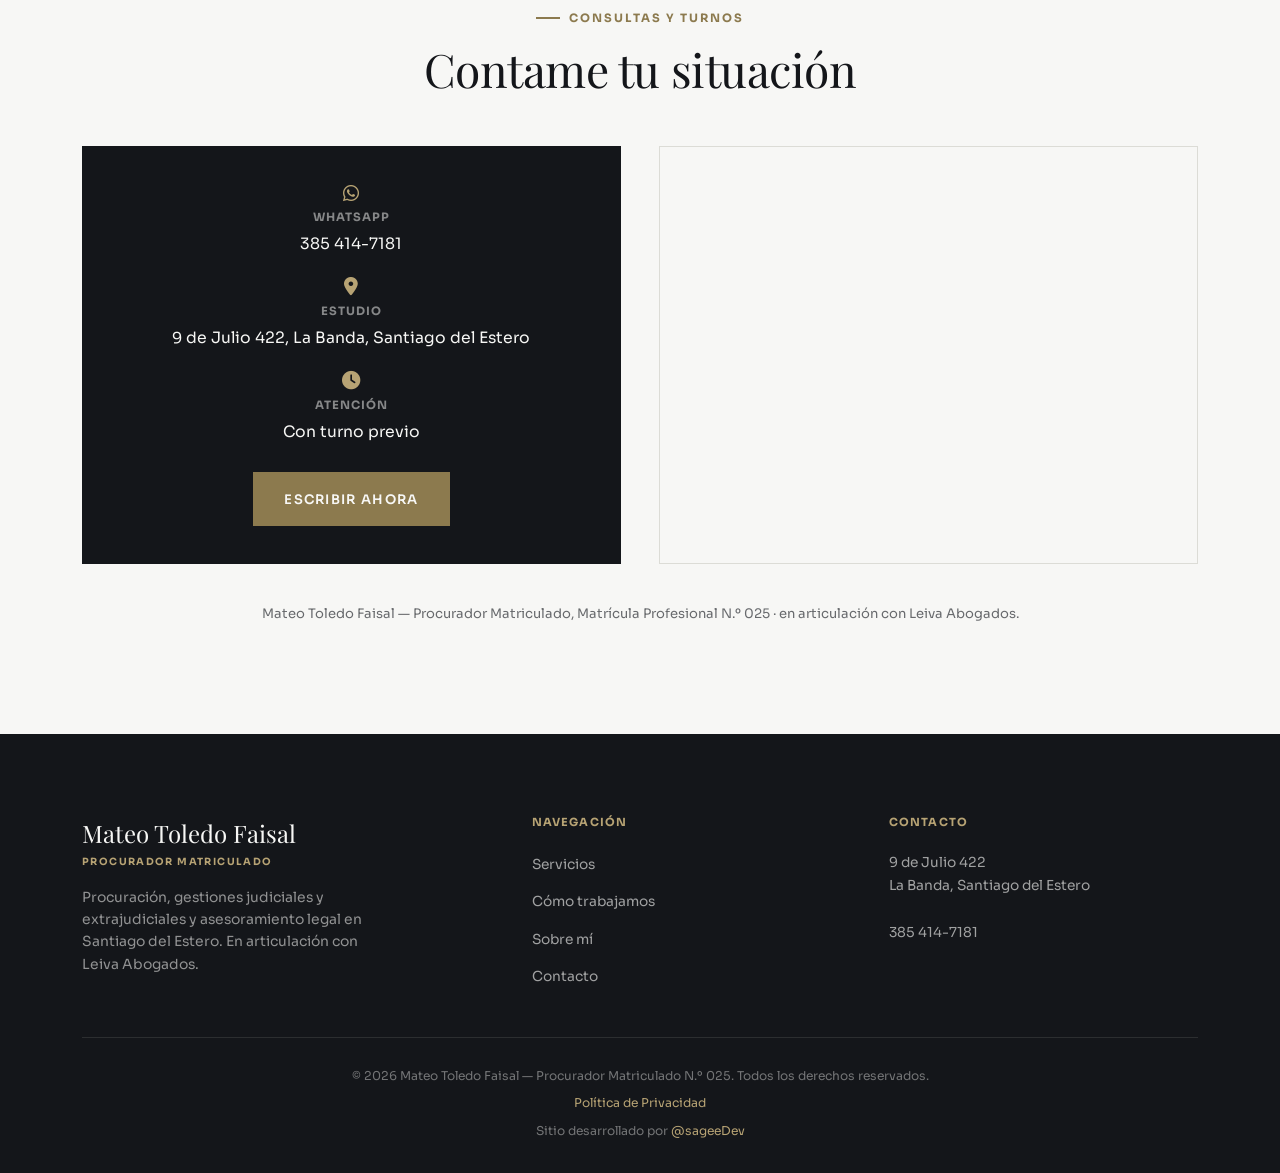
==== commit d2cfe281: "ajustes finos foto 2" ====
--- a/index.html
+++ b/index.html
@@ -259,7 +259,6 @@
       <div class="contacto-grid">
         <div class="contacto-card reveal-left">
           <div class="c-row"><i class="c-icon fa-brands fa-whatsapp"></i><strong>WhatsApp</strong><a class="c-data" href="https://wa.me/5493854147181?text=Hola%20Mateo%2C%20quisiera%20realizar%20una%20consulta%20sobre%20mi%20situaci%C3%B3n%20y%20conocer%20c%C3%B3mo%20puedo%20proceder." target="_blank">385 414-7181</a></div>
-          <div class="c-row"><i class="c-icon fa-brands fa-whatsapp"></i><strong>WhatsApp (alternativo)</strong><a class="c-data" href="https://wa.me/5493855173463?text=Hola%2C%20quisiera%20realizar%20una%20consulta%20sobre%20mi%20situaci%C3%B3n%20y%20conocer%20c%C3%B3mo%20puedo%20proceder." target="_blank">385 517-3463</a></div>
           <div class="c-row"><i class="c-icon fa-solid fa-location-dot"></i><strong>Estudio</strong><span class="c-data">9 de Julio 422, La Banda, Santiago del Estero</span></div>
           <div class="c-row"><i class="c-icon fa-solid fa-clock"></i><strong>Atención</strong><span class="c-data">Con turno previo</span></div>
           <a href="https://wa.me/5493854147181?text=Hola%20Mateo%2C%20quisiera%20realizar%20una%20consulta%20sobre%20mi%20situaci%C3%B3n%20y%20conocer%20c%C3%B3mo%20puedo%20proceder." target="_blank" rel="noopener" class="btn btn-primary">Escribir ahora</a>
@@ -295,8 +294,7 @@
         <h4>Contacto</h4>
         <address>
           9 de Julio 422<br>La Banda, Santiago del Estero<br><br>
-          <a href="https://wa.me/5493854147181">385 414-7181</a><br>
-          <a href="https://wa.me/5493855173463">385 517-3463</a>
+          <a href="https://wa.me/5493854147181">385 414-7181</a>
         </address>
       </div>
     </div>
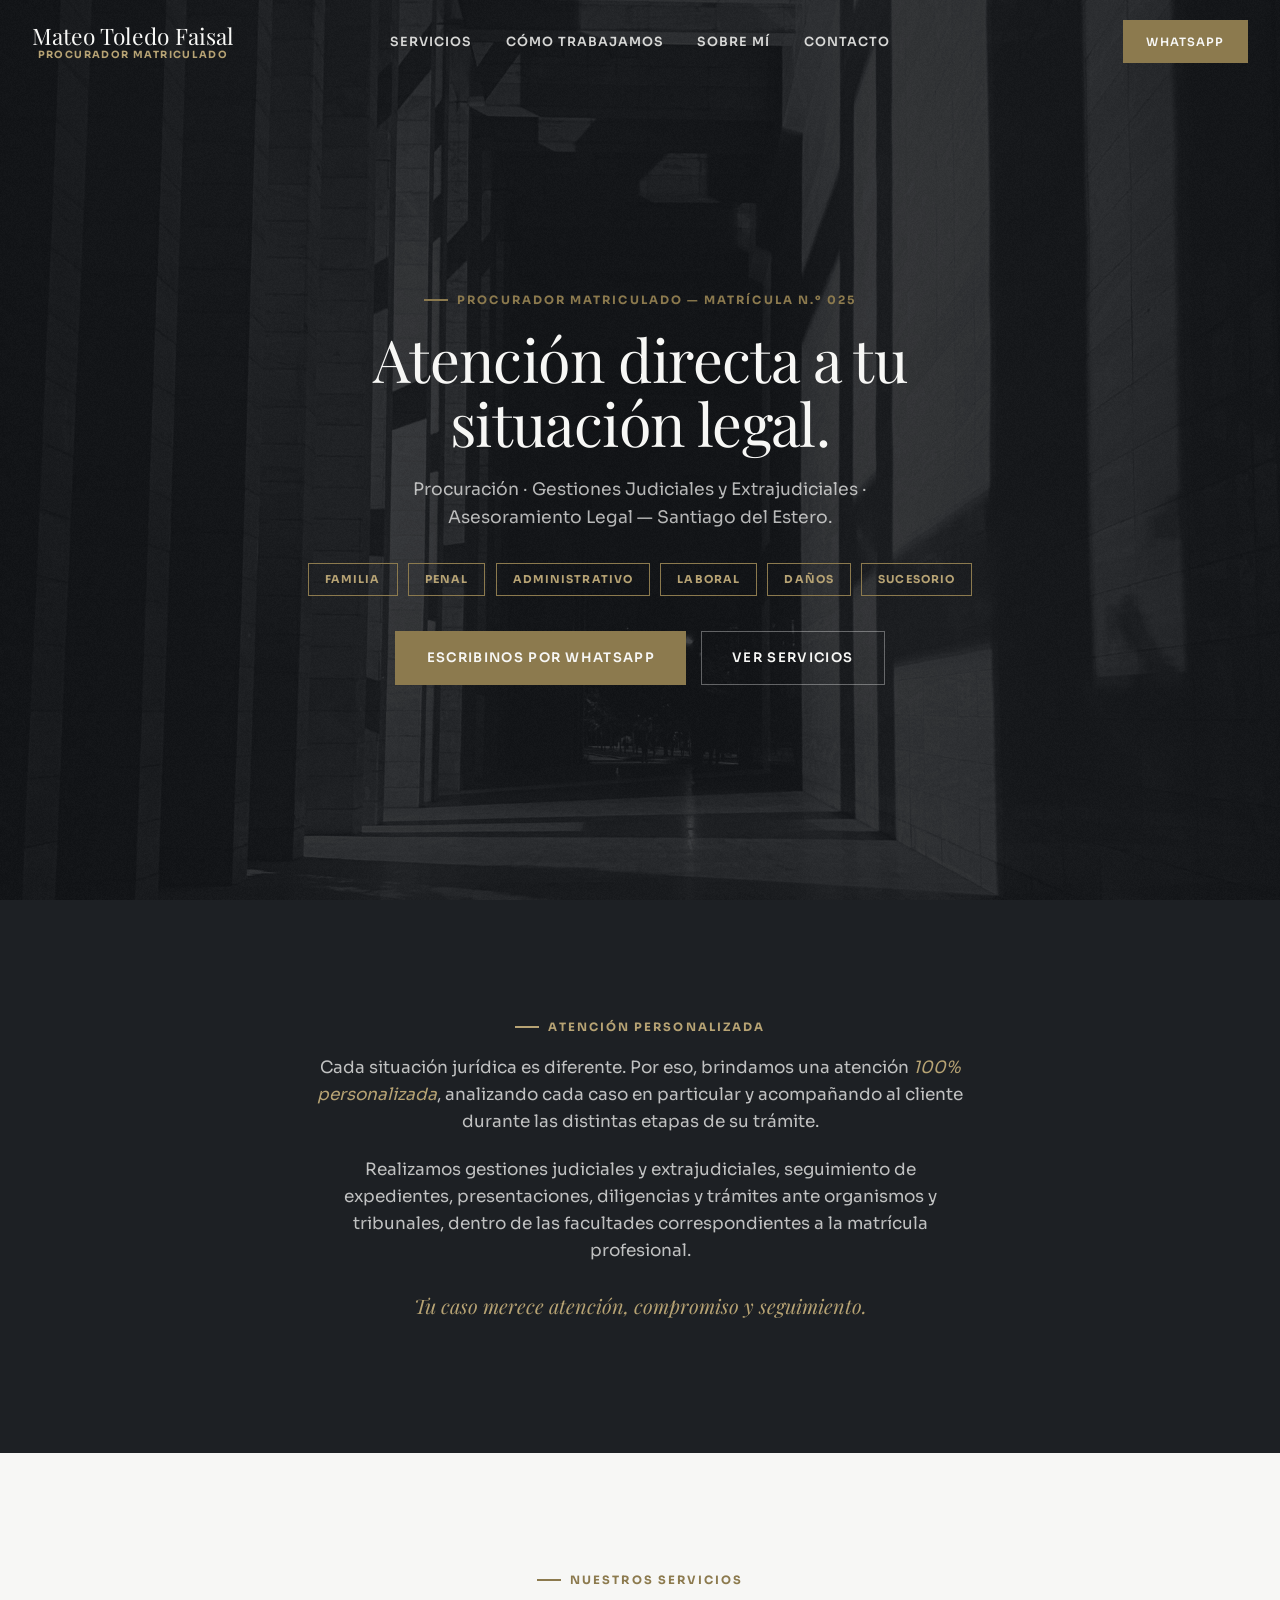
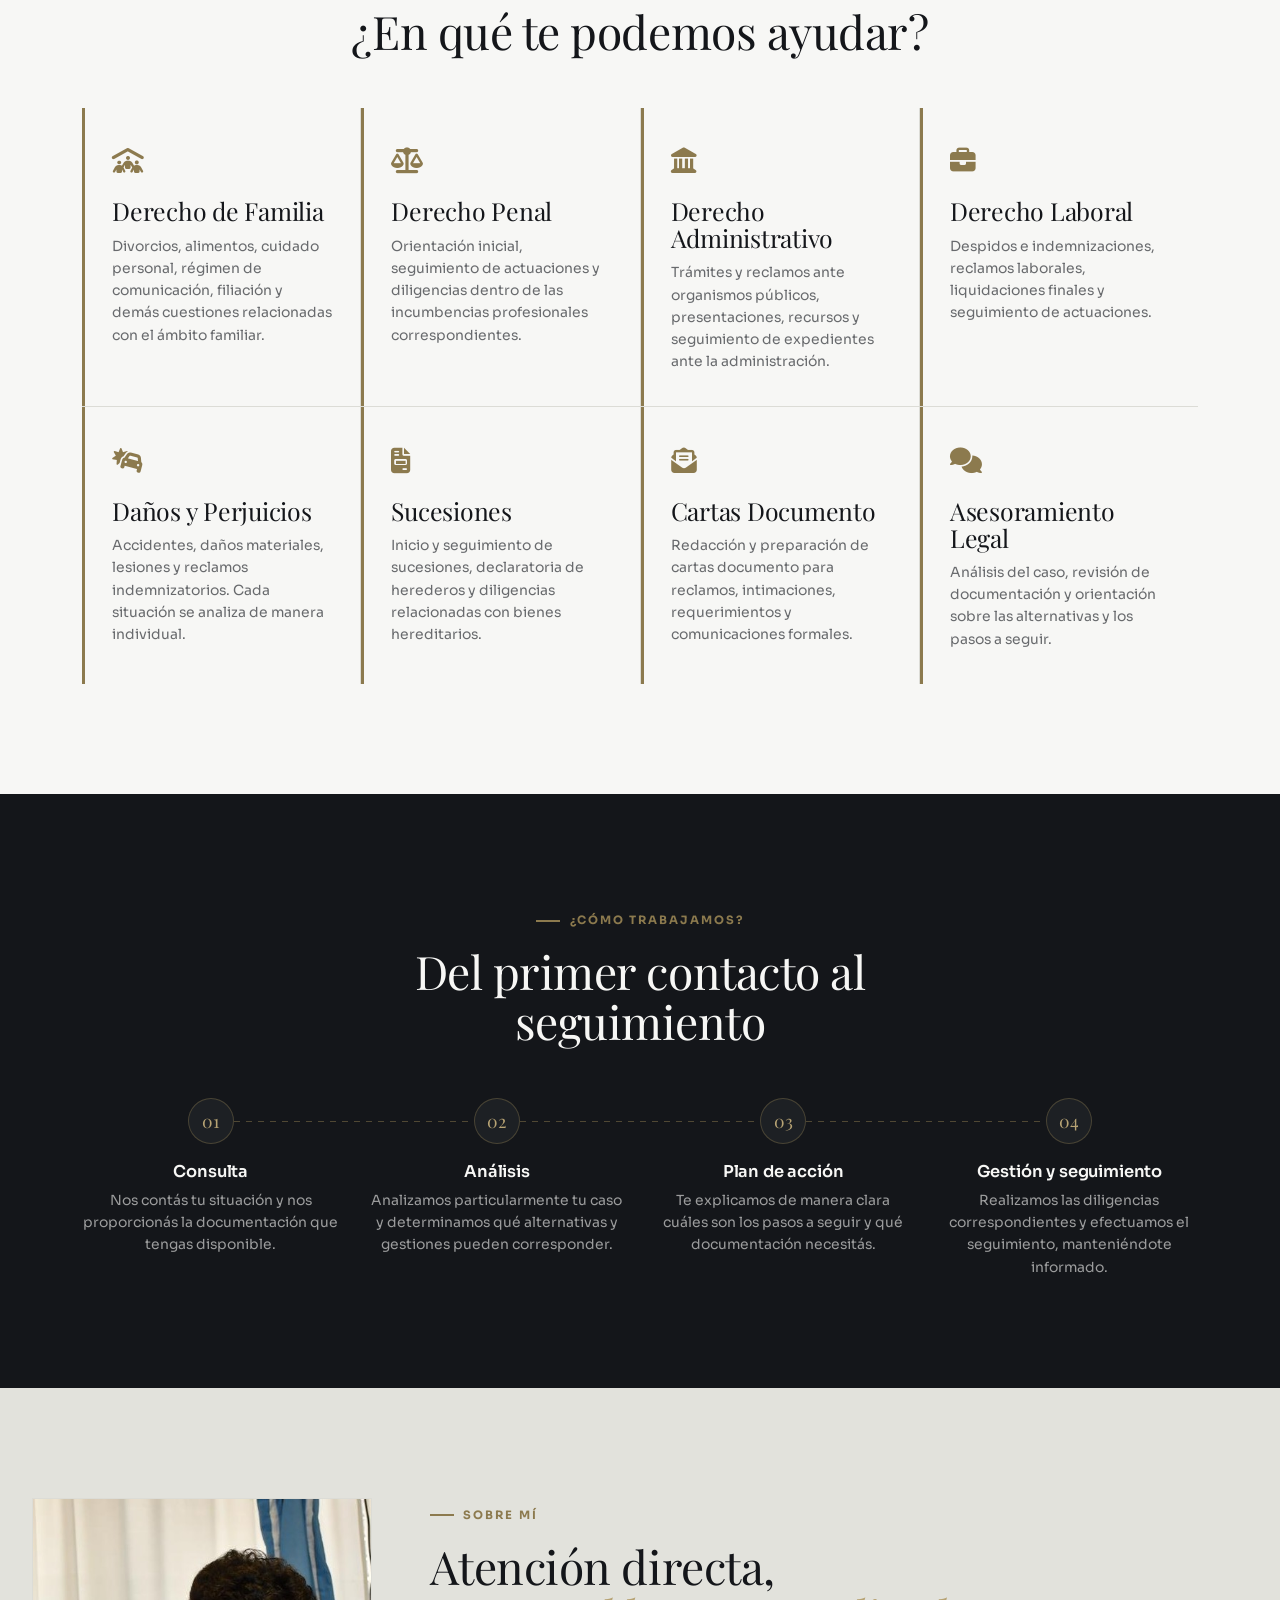
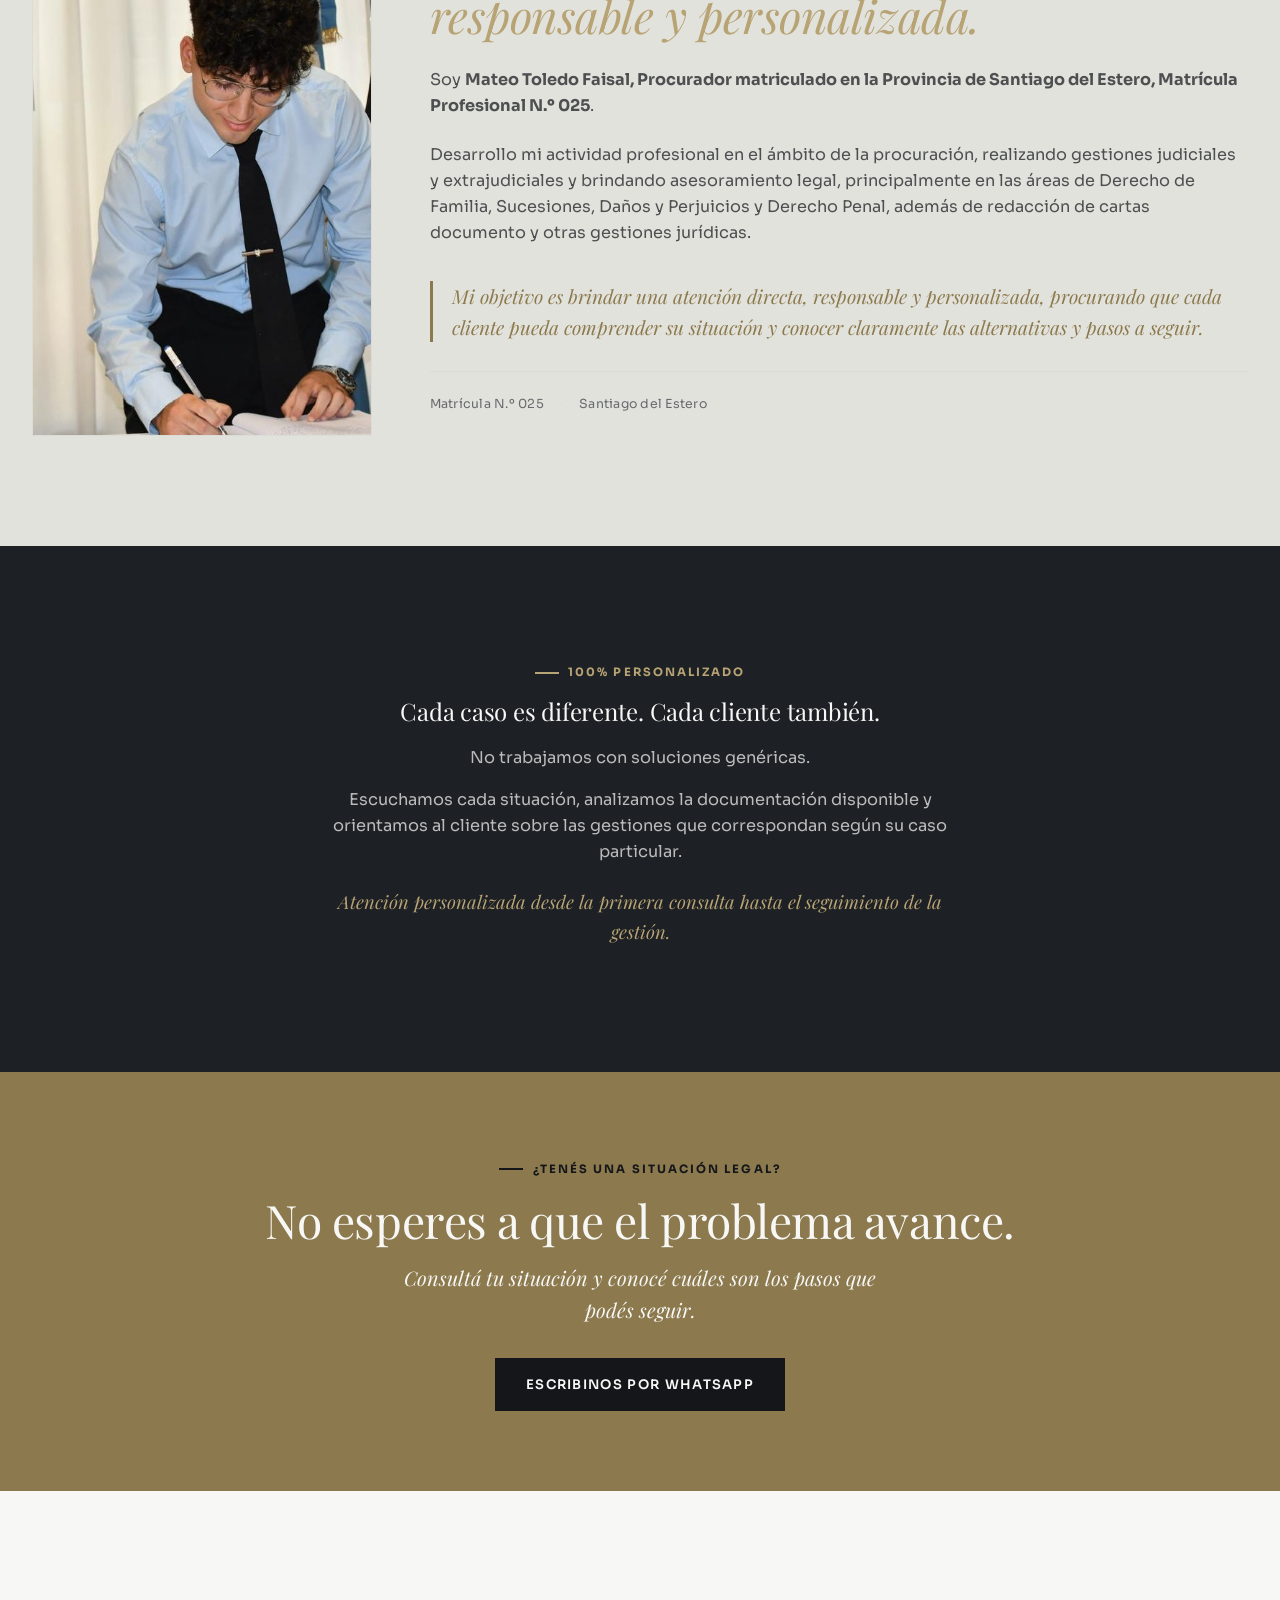
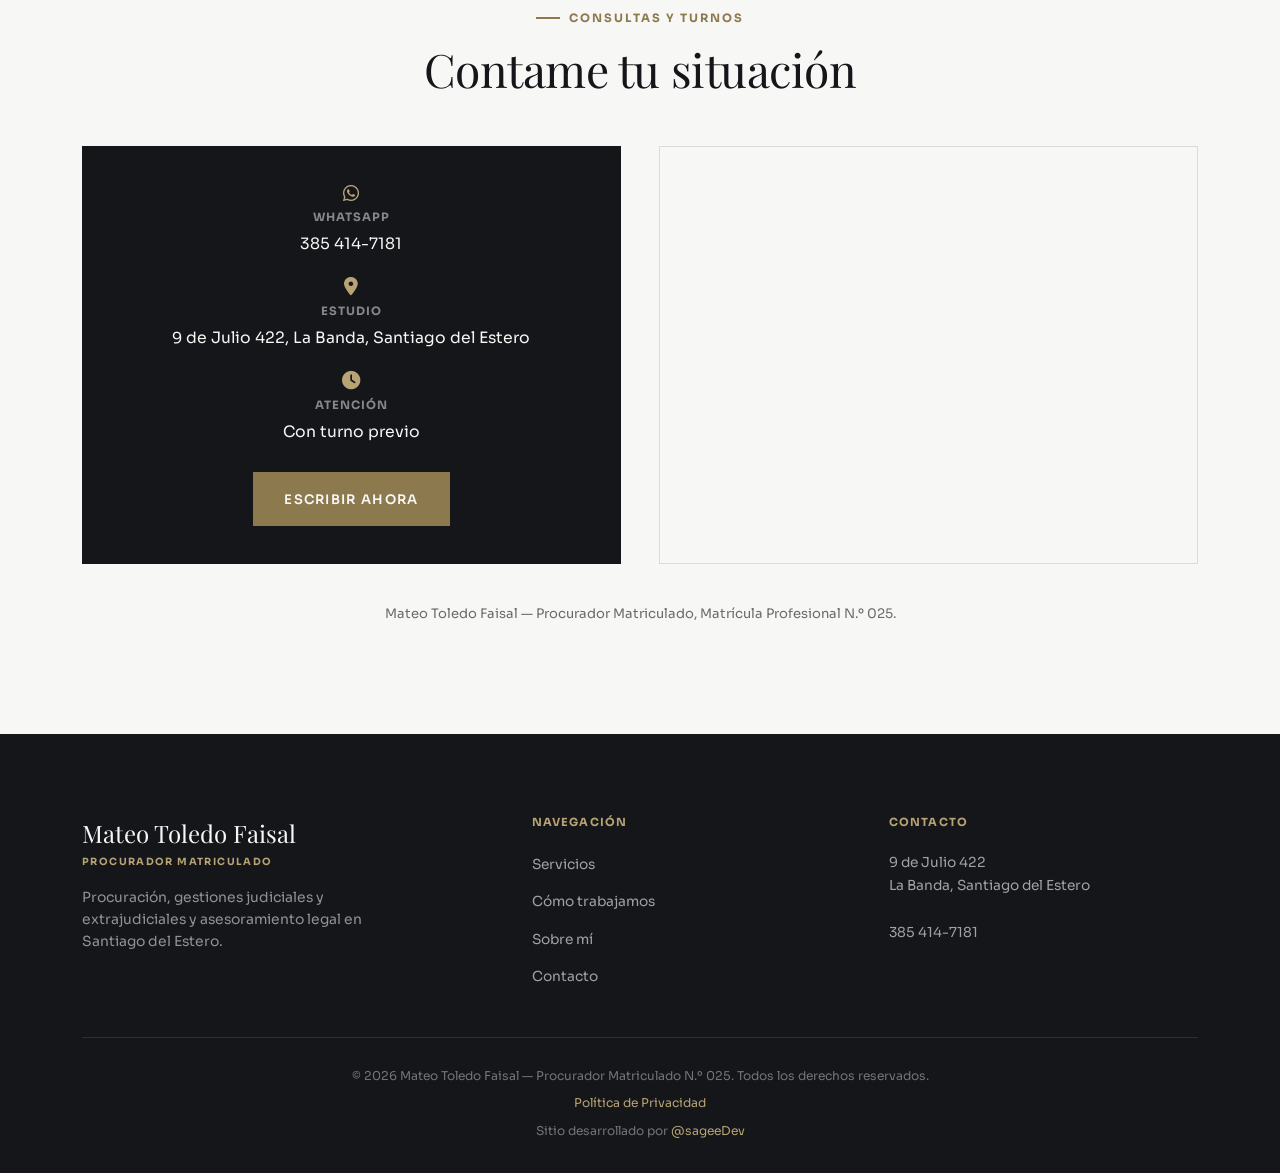
==== commit eaf5efc1: "ajustes finales 2" ====
--- a/index.html
+++ b/index.html
@@ -102,6 +102,7 @@
         <span class="hero-tag">Administrativo</span>
         <span class="hero-tag">Laboral</span>
         <span class="hero-tag">Daños</span>
+        <span class="hero-tag">Sucesorio</span>
       </div>
       <div class="hero-ctas reveal" style="transition-delay:.24s">
         <a href="https://wa.me/5493854147181?text=Hola%20Mateo%2C%20quisiera%20realizar%20una%20consulta%20sobre%20mi%20situaci%C3%B3n%20y%20conocer%20c%C3%B3mo%20puedo%20proceder." target="_blank" rel="noopener" class="btn btn-primary">Escribinos por WhatsApp</a>
@@ -267,7 +268,7 @@
           <iframe src="https://www.google.com/maps?q=9+de+Julio+422,+La+Banda,+Santiago+del+Estero,+Argentina&output=embed" loading="lazy" referrerpolicy="no-referrer-when-downgrade" title="Ubicación del estudio"></iframe>
         </div>
       </div>
-      <p class="contacto-note">Mateo Toledo Faisal — Procurador Matriculado, Matrícula Profesional N.º 025 · en articulación con Leiva Abogados.</p>
+      <p class="contacto-note">Mateo Toledo Faisal — Procurador Matriculado, Matrícula Profesional N.º 025.</p>
     </div>
   </section>
 
@@ -279,7 +280,7 @@
       <div class="f-brand">
         <span class="h-brand-main">Mateo Toledo Faisal</span>
         <span class="h-brand-sub">Procurador Matriculado</span>
-        <p>Procuración, gestiones judiciales y extrajudiciales y asesoramiento legal en Santiago del Estero. En articulación con Leiva Abogados.</p>
+        <p>Procuración, gestiones judiciales y extrajudiciales y asesoramiento legal en Santiago del Estero.</p>
       </div>
       <div class="f-col">
         <h4>Navegación</h4>
